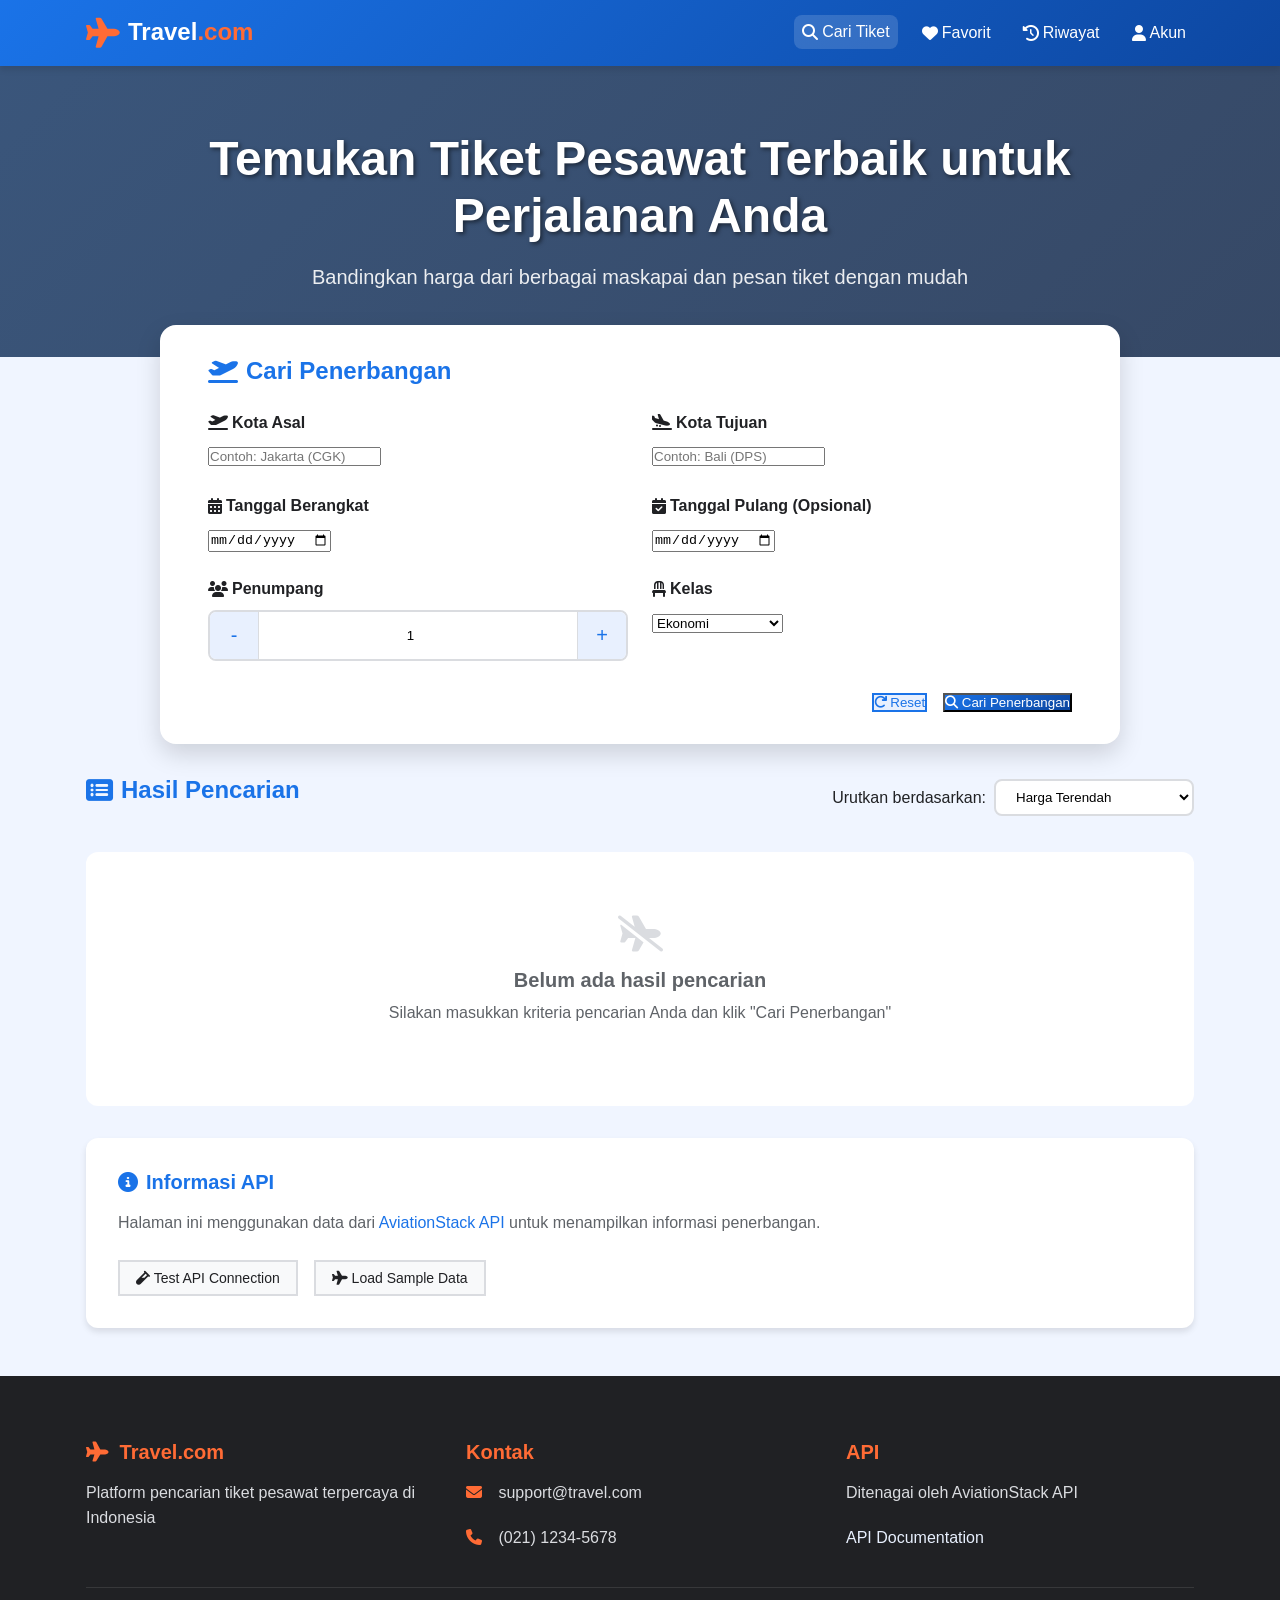
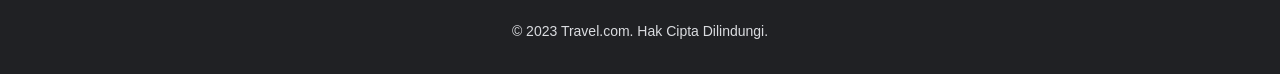
==== index.html @ 71395bc7 "first commit" ====
<!DOCTYPE html>
<html lang="id">
<head>
    <meta charset="UTF-8">
    <meta name="viewport" content="width=device-width, initial-scale=1.0">
    <title>Cari Tiket Pesawat - Travel.com</title>
    <link rel="stylesheet" href="https://cdnjs.cloudflare.com/ajax/libs/font-awesome/6.4.0/css/all.min.css">
    <link rel="stylesheet" href="styles.css">
</head>
<body>
    <!-- Header -->
    <header>
        <div class="container">
            <div class="logo">
                <i class="fas fa-plane"></i>
                <h1>Travel<span>.com</span></h1>
            </div>
            <nav>
                <ul>
                    <li><a href="#" class="active"><i class="fas fa-search"></i> Cari Tiket</a></li>
                    <li><a href="#"><i class="fas fa-heart"></i> Favorit</a></li>
                    <li><a href="#"><i class="fas fa-history"></i> Riwayat</a></li>
                    <li><a href="#"><i class="fas fa-user"></i> Akun</a></li>
                </ul>
            </nav>
        </div>
    </header>

    <!-- Hero Section -->
    <section class="hero">
        <div class="container">
            <div class="hero-content">
                <h2>Temukan Tiket Pesawat Terbaik untuk Perjalanan Anda</h2>
                <p>Bandingkan harga dari berbagai maskapai dan pesan tiket dengan mudah</p>
            </div>
        </div>
    </section>

    <!-- Search Form -->
    <section class="search-section">
        <div class="container">
            <div class="search-form-container">
                <h3><i class="fas fa-plane-departure"></i> Cari Penerbangan</h3>
                <form id="flightSearchForm">
                    <div class="form-row">
                        <div class="form-group">
                            <label for="origin"><i class="fas fa-plane-departure"></i> Kota Asal</label>
                            <input type="text" id="origin" placeholder="Contoh: Jakarta (CGK)" required>
                        </div>
                        <div class="form-group">
                            <label for="destination"><i class="fas fa-plane-arrival"></i> Kota Tujuan</label>
                            <input type="text" id="destination" placeholder="Contoh: Bali (DPS)" required>
                        </div>
                    </div>
                    
                    <div class="form-row">
                        <div class="form-group">
                            <label for="departureDate"><i class="fas fa-calendar-alt"></i> Tanggal Berangkat</label>
                            <input type="date" id="departureDate" required>
                        </div>
                        <div class="form-group">
                            <label for="returnDate"><i class="fas fa-calendar-check"></i> Tanggal Pulang (Opsional)</label>
                            <input type="date" id="returnDate">
                        </div>
                    </div>
                    
                    <div class="form-row">
                        <div class="form-group">
                            <label for="passengers"><i class="fas fa-users"></i> Penumpang</label>
                            <div class="passenger-selector">
                                <button type="button" class="passenger-btn" id="decreasePassengers">-</button>
                                <input type="number" id="passengers" value="1" min="1" max="10" readonly>
                                <button type="button" class="passenger-btn" id="increasePassengers">+</button>
                            </div>
                        </div>
                        <div class="form-group">
                            <label for="class"><i class="fas fa-chair"></i> Kelas</label>
                            <select id="class">
                                <option value="economy">Ekonomi</option>
                                <option value="premium_economy">Premium Ekonomi</option>
                                <option value="business">Bisnis</option>
                                <option value="first">First Class</option>
                            </select>
                        </div>
                    </div>
                    
                    <div class="form-actions">
                        <button type="button" class="btn-secondary" id="resetBtn">
                            <i class="fas fa-redo"></i> Reset
                        </button>
                        <button type="submit" class="btn-primary">
                            <i class="fas fa-search"></i> Cari Penerbangan
                        </button>
                    </div>
                </form>
            </div>
        </div>
    </section>

    <!-- Results Section -->
    <section class="results-section">
        <div class="container">
            <div class="section-header">
                <h3><i class="fas fa-list-alt"></i> Hasil Pencarian</h3>
                <div class="sort-options">
                    <label for="sortBy">Urutkan berdasarkan:</label>
                    <select id="sortBy">
                        <option value="price">Harga Terendah</option>
                        <option value="duration">Durasi Terpendek</option>
                        <option value="departure">Waktu Berangkat</option>
                    </select>
                </div>
            </div>
            
            <div class="loading" id="loading">
                <div class="spinner"></div>
                <p>Mencari penerbangan...</p>
            </div>
            
            <div class="flights-container" id="flightsContainer">
                <!-- Flight results will be loaded here dynamically -->
                <div class="no-results" id="noResults">
                    <i class="fas fa-plane-slash"></i>
                    <h4>Belum ada hasil pencarian</h4>
                    <p>Silakan masukkan kriteria pencarian Anda dan klik "Cari Penerbangan"</p>
                </div>
            </div>
            
            <div class="api-info">
                <h4><i class="fas fa-info-circle"></i> Informasi API</h4>
                <p>Halaman ini menggunakan data dari <a href="https://aviationstack.com/" target="_blank">AviationStack API</a> untuk menampilkan informasi penerbangan.</p>
                <div class="api-actions">
                    <button type="button" class="btn-api" id="testApiBtn">
                        <i class="fas fa-vial"></i> Test API Connection
                    </button>
                    <button type="button" class="btn-api" id="loadSampleBtn">
                        <i class="fas fa-plane"></i> Load Sample Data
                    </button>
                </div>
            </div>
        </div>
    </section>

    <!-- Footer -->
    <footer>
        <div class="container">
            <div class="footer-content">
                <div class="footer-section">
                    <h4><i class="fas fa-plane"></i> Travel.com</h4>
                    <p>Platform pencarian tiket pesawat terpercaya di Indonesia</p>
                </div>
                <div class="footer-section">
                    <h4>Kontak</h4>
                    <p><i class="fas fa-envelope"></i> support@travel.com</p>
                    <p><i class="fas fa-phone"></i> (021) 1234-5678</p>
                </div>
                <div class="footer-section">
                    <h4>API</h4>
                    <p>Ditenagai oleh AviationStack API</p>
                    <a href="https://aviationstack.com/documentation" target="_blank">API Documentation</a>
                </div>
            </div>
            <div class="footer-bottom">
                <p>&copy; 2023 Travel.com. Hak Cipta Dilindungi.</p>
            </div>
        </div>
    </footer>

    <!-- JavaScript -->
    <script src="script.js"></script>
</body>
</html>
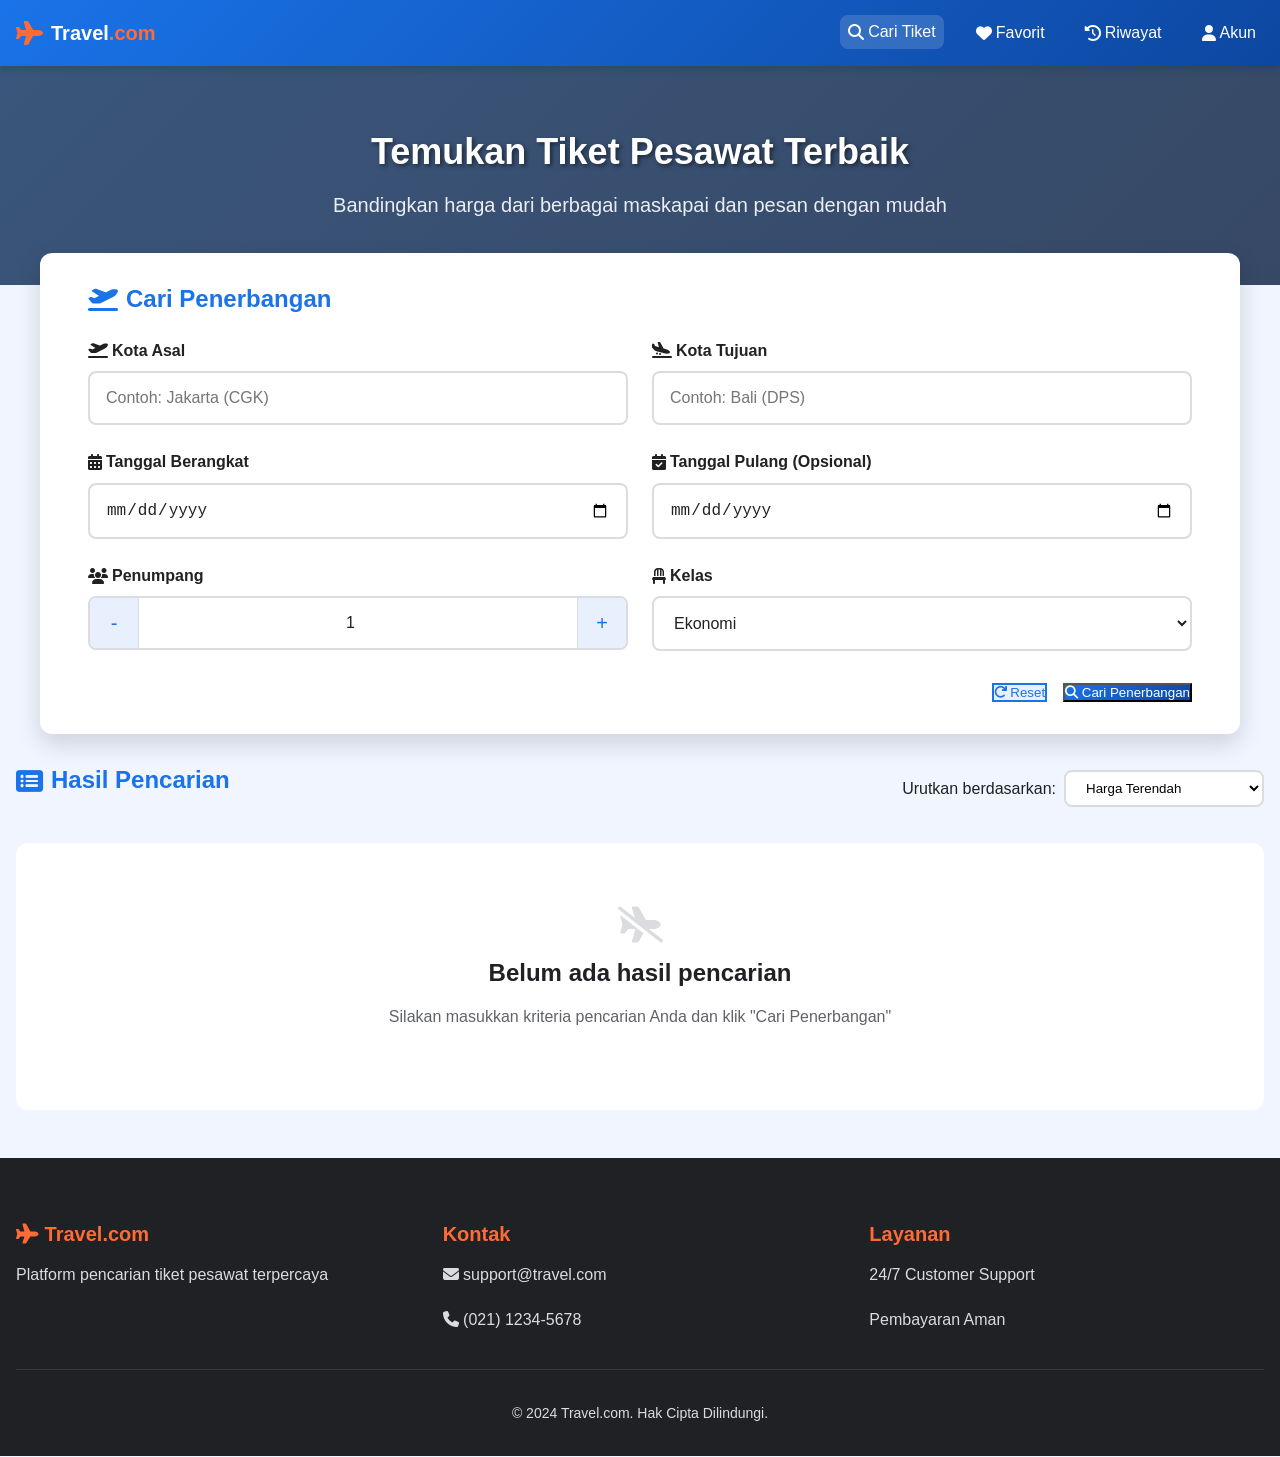
==== commit c517c143: "comment" ====
--- a/index.html
+++ b/index.html
@@ -8,7 +8,6 @@
     <link rel="stylesheet" href="styles.css">
 </head>
 <body>
-    <!-- Header -->
     <header>
         <div class="container">
             <div class="logo">
@@ -26,17 +25,15 @@
         </div>
     </header>
 
-    <!-- Hero Section -->
     <section class="hero">
         <div class="container">
             <div class="hero-content">
-                <h2>Temukan Tiket Pesawat Terbaik untuk Perjalanan Anda</h2>
-                <p>Bandingkan harga dari berbagai maskapai dan pesan tiket dengan mudah</p>
+                <h2>Temukan Tiket Pesawat Terbaik</h2>
+                <p>Bandingkan harga dari berbagai maskapai dan pesan dengan mudah</p>
             </div>
         </div>
     </section>
 
-    <!-- Search Form -->
     <section class="search-section">
         <div class="container">
             <div class="search-form-container">
@@ -45,22 +42,22 @@
                     <div class="form-row">
                         <div class="form-group">
                             <label for="origin"><i class="fas fa-plane-departure"></i> Kota Asal</label>
-                            <input type="text" id="origin" placeholder="Contoh: Jakarta (CGK)" required>
+                            <input type="text" id="origin" class="form-control" placeholder="Contoh: Jakarta (CGK)" required>
                         </div>
                         <div class="form-group">
                             <label for="destination"><i class="fas fa-plane-arrival"></i> Kota Tujuan</label>
-                            <input type="text" id="destination" placeholder="Contoh: Bali (DPS)" required>
+                            <input type="text" id="destination" class="form-control" placeholder="Contoh: Bali (DPS)" required>
                         </div>
                     </div>
                     
                     <div class="form-row">
                         <div class="form-group">
                             <label for="departureDate"><i class="fas fa-calendar-alt"></i> Tanggal Berangkat</label>
-                            <input type="date" id="departureDate" required>
+                            <input type="date" id="departureDate" class="form-control" required>
                         </div>
                         <div class="form-group">
                             <label for="returnDate"><i class="fas fa-calendar-check"></i> Tanggal Pulang (Opsional)</label>
-                            <input type="date" id="returnDate">
+                            <input type="date" id="returnDate" class="form-control">
                         </div>
                     </div>
                     
@@ -69,17 +66,16 @@
                             <label for="passengers"><i class="fas fa-users"></i> Penumpang</label>
                             <div class="passenger-selector">
                                 <button type="button" class="passenger-btn" id="decreasePassengers">-</button>
-                                <input type="number" id="passengers" value="1" min="1" max="10" readonly>
+                                <input type="number" id="passengers" class="form-control" value="1" min="1" max="10" readonly>
                                 <button type="button" class="passenger-btn" id="increasePassengers">+</button>
                             </div>
                         </div>
                         <div class="form-group">
                             <label for="class"><i class="fas fa-chair"></i> Kelas</label>
-                            <select id="class">
+                            <select id="class" class="form-control">
                                 <option value="economy">Ekonomi</option>
                                 <option value="premium_economy">Premium Ekonomi</option>
                                 <option value="business">Bisnis</option>
-                                <option value="first">First Class</option>
                             </select>
                         </div>
                     </div>
@@ -97,7 +93,6 @@
         </div>
     </section>
 
-    <!-- Results Section -->
     <section class="results-section">
         <div class="container">
             <div class="section-header">
@@ -118,36 +113,21 @@
             </div>
             
             <div class="flights-container" id="flightsContainer">
-                <!-- Flight results will be loaded here dynamically -->
                 <div class="no-results" id="noResults">
                     <i class="fas fa-plane-slash"></i>
                     <h4>Belum ada hasil pencarian</h4>
                     <p>Silakan masukkan kriteria pencarian Anda dan klik "Cari Penerbangan"</p>
                 </div>
             </div>
-            
-            <div class="api-info">
-                <h4><i class="fas fa-info-circle"></i> Informasi API</h4>
-                <p>Halaman ini menggunakan data dari <a href="https://aviationstack.com/" target="_blank">AviationStack API</a> untuk menampilkan informasi penerbangan.</p>
-                <div class="api-actions">
-                    <button type="button" class="btn-api" id="testApiBtn">
-                        <i class="fas fa-vial"></i> Test API Connection
-                    </button>
-                    <button type="button" class="btn-api" id="loadSampleBtn">
-                        <i class="fas fa-plane"></i> Load Sample Data
-                    </button>
-                </div>
-            </div>
         </div>
     </section>
 
-    <!-- Footer -->
     <footer>
         <div class="container">
             <div class="footer-content">
                 <div class="footer-section">
                     <h4><i class="fas fa-plane"></i> Travel.com</h4>
-                    <p>Platform pencarian tiket pesawat terpercaya di Indonesia</p>
+                    <p>Platform pencarian tiket pesawat terpercaya</p>
                 </div>
                 <div class="footer-section">
                     <h4>Kontak</h4>
@@ -155,18 +135,17 @@
                     <p><i class="fas fa-phone"></i> (021) 1234-5678</p>
                 </div>
                 <div class="footer-section">
-                    <h4>API</h4>
-                    <p>Ditenagai oleh AviationStack API</p>
-                    <a href="https://aviationstack.com/documentation" target="_blank">API Documentation</a>
+                    <h4>Layanan</h4>
+                    <p>24/7 Customer Support</p>
+                    <p>Pembayaran Aman</p>
                 </div>
             </div>
             <div class="footer-bottom">
-                <p>&copy; 2023 Travel.com. Hak Cipta Dilindungi.</p>
+                <p>&copy; 2024 Travel.com. Hak Cipta Dilindungi.</p>
             </div>
         </div>
     </footer>
 
-    <!-- JavaScript -->
     <script src="script.js"></script>
 </body>
 </html>
--- a/styles.css
+++ b/styles.css
@@ -0,0 +1,816 @@
+*, *::before, *::after {
+    margin: 0;
+    padding: 0;
+    box-sizing: border-box;
+}
+
+:root {
+    --primary-color: #1a73e8;
+    --primary-dark: #0d47a1;
+    --primary-light: #e8f0fe;
+    --secondary-color: #ff6b35;
+    --accent-color: #34a853;
+    --danger-color: #ea4335;
+    --warning-color: #fbbc04;
+    
+    --dark-color: #202124;
+    --gray-dark: #5f6368;
+    --gray-medium: #dadce0;
+    --gray-light: #f8f9fa;
+    --white: #ffffff;
+    --black: #000000;
+    
+    --bg-primary: #f0f5ff;
+    --bg-secondary: #ffffff;
+    --bg-tertiary: #f8f9fa;
+    
+    --font-family: 'Segoe UI', 'Inter', -apple-system, BlinkMacSystemFont, sans-serif;
+    --font-heading: 'Segoe UI', 'Inter', -apple-system, BlinkMacSystemFont, sans-serif;
+    
+    --fs-xs: 0.75rem;
+    --fs-sm: 0.875rem;
+    --fs-base: 1rem;
+    --fs-md: 1.125rem;
+    --fs-lg: 1.25rem;
+    --fs-xl: 1.5rem;
+    --fs-2xl: 1.875rem;
+    --fs-3xl: 2.25rem;
+    --fs-4xl: 3rem;
+    
+    --spacing-xs: 0.25rem;
+    --spacing-sm: 0.5rem;
+    --spacing-md: 1rem;
+    --spacing-lg: 1.5rem;
+    --spacing-xl: 2rem;
+    --spacing-2xl: 3rem;
+    --spacing-3xl: 4rem;
+    
+    --radius-sm: 4px;
+    --radius-md: 8px;
+    --radius-lg: 12px;
+    --radius-xl: 16px;
+    --radius-round: 50%;
+    
+    --shadow-sm: 0 1px 3px rgba(0, 0, 0, 0.12);
+    --shadow-md: 0 4px 6px rgba(0, 0, 0, 0.1);
+    --shadow-lg: 0 10px 25px rgba(0, 0, 0, 0.15);
+    --shadow-xl: 0 20px 40px rgba(0, 0, 0, 0.2);
+    
+    --transition-fast: 150ms ease;
+    --transition-normal: 300ms ease;
+    --transition-slow: 500ms ease;
+}
+
+body {
+    font-family: var(--font-family);
+    font-size: var(--fs-base);
+    color: var(--dark-color);
+    background-color: var(--bg-primary);
+    overflow-x: hidden;
+    line-height: 1.6;
+}
+
+h1, h2, h3, h4, h5, h6 {
+    font-family: var(--font-heading);
+    font-weight: 600;
+    line-height: 1.2;
+    margin-bottom: var(--spacing-md);
+    color: var(--dark-color);
+}
+
+h1 { font-size: clamp(var(--fs-2xl), 5vw, var(--fs-4xl)); }
+h2 { font-size: clamp(var(--fs-xl), 4vw, var(--fs-3xl)); }
+h3 { font-size: clamp(var(--fs-lg), 3vw, var(--fs-2xl)); }
+h4 { font-size: clamp(var(--fs-md), 2vw, var(--fs-xl)); }
+h5 { font-size: clamp(var(--fs-base), 1.5vw, var(--fs-lg)); }
+
+p {
+    margin-bottom: var(--spacing-md);
+}
+
+a {
+    color: var(--primary-color);
+    text-decoration: none;
+    transition: color var(--transition-fast);
+}
+
+a:hover {
+    color: var(--primary-dark);
+    text-decoration: underline;
+}
+
+.container {
+    width: 100%;
+    margin: 0 auto;
+    padding: 0 var(--spacing-md);
+}
+
+/* HEADER */
+header {
+    background: linear-gradient(135deg, var(--primary-color), var(--primary-dark));
+    color: var(--white);
+    padding: var(--spacing-md) 0;
+    box-shadow: var(--shadow-md);
+    position: sticky;
+    top: 0;
+    z-index: 1000;
+}
+
+header .container {
+    display: flex;
+    flex-direction: column;
+    gap: var(--spacing-md);
+}
+
+.logo {
+    display: flex;
+    align-items: center;
+    gap: var(--spacing-sm);
+    font-size: var(--fs-lg);
+}
+
+.logo i {
+    font-size: var(--fs-xl);
+    color: var(--secondary-color);
+}
+
+.logo h1 {
+    margin: 0;
+    font-size: var(--fs-lg);
+    color: var(--white);
+}
+
+.logo span {
+    color: var(--secondary-color);
+}
+
+nav ul {
+    display: flex;
+    list-style: none;
+    gap: var(--spacing-sm);
+    flex-wrap: wrap;
+    justify-content: center;
+}
+
+nav a {
+    color: var(--white);
+    text-decoration: none;
+    font-weight: 500;
+    padding: var(--spacing-xs) var(--spacing-sm);
+    border-radius: var(--radius-md);
+    transition: all var(--transition-fast);
+    display: flex;
+    align-items: center;
+    gap: var(--spacing-xs);
+    white-space: nowrap;
+}
+
+nav a:hover, nav a.active {
+    background-color: rgba(255, 255, 255, 0.15);
+    transform: translateY(-1px);
+}
+
+/* HERO SECTION */
+.hero {
+    background: linear-gradient(rgba(0, 0, 0, 0.7), rgba(0, 0, 0, 0.7)), 
+                url('https://images.unsplash.com/photo-1436491865332-7a61a109cc05?ixlib=rb-4.0.3&auto=format&fit=crop&w=1474&q=80');
+    background-size: cover;
+    background-position: center;
+    color: var(--white);
+    padding: var(--spacing-xl) 0;
+    text-align: center;
+    position: relative;
+}
+
+.hero::before {
+    content: '';
+    position: absolute;
+    top: 0;
+    left: 0;
+    right: 0;
+    bottom: 0;
+    background: linear-gradient(135deg, rgba(26, 115, 232, 0.3), rgba(13, 71, 161, 0.3));
+    z-index: 1;
+}
+
+.hero .container {
+    position: relative;
+    z-index: 2;
+}
+
+.hero-content h2 {
+    font-size: clamp(var(--fs-lg), 4vw, var(--fs-3xl));
+    margin-bottom: var(--spacing-md);
+    text-shadow: 2px 2px 4px rgba(0, 0, 0, 0.5);
+    color: var(--white);
+}
+
+.hero-content p {
+    font-size: clamp(var(--fs-sm), 2vw, var(--fs-lg));
+    max-width: 700px;
+    margin: 0 auto;
+    opacity: 0.9;
+    color: var(--white);
+}
+
+/* SEARCH SECTION */
+.search-section {
+    background-color: var(--bg-secondary);
+    border-radius: var(--radius-lg);
+    box-shadow: var(--shadow-lg);
+    margin: calc(-1 * var(--spacing-xl)) auto var(--spacing-xl);
+    padding: var(--spacing-xl);
+    max-width: 1200px;
+    position: relative;
+    z-index: 2;
+}
+
+.search-form-container h3 {
+    color: var(--primary-color);
+    margin-bottom: var(--spacing-lg);
+    font-size: var(--fs-xl);
+    display: flex;
+    align-items: center;
+    gap: var(--spacing-sm);
+}
+
+.form-row {
+    display: grid;
+    grid-template-columns: 1fr;
+    gap: var(--spacing-lg);
+    margin-bottom: var(--spacing-lg);
+}
+
+.form-group {
+    width: 100%;
+}
+
+.form-group label {
+    display: block;
+    margin-bottom: var(--spacing-sm);
+    font-weight: 600;
+    color: var(--dark-color);
+    display: flex;
+    align-items: center;
+    gap: var(--spacing-xs);
+}
+
+.form-control {
+    width: 100%;
+    padding: var(--spacing-md);
+    border: 2px solid var(--gray-medium);
+    border-radius: var(--radius-md);
+    font-size: var(--fs-base);
+    transition: all var(--transition-fast);
+    background-color: var(--white);
+    color: var(--dark-color);
+}
+
+.form-control:focus {
+    border-color: var(--primary-color);
+    outline: none;
+    box-shadow: 0 0 0 3px rgba(26, 115, 232, 0.1);
+}
+
+.passenger-selector {
+    display: flex;
+    align-items: stretch;
+    border-radius: var(--radius-md);
+    overflow: hidden;
+    border: 2px solid var(--gray-medium);
+}
+
+.passenger-btn {
+    background-color: var(--primary-light);
+    border: none;
+    width: 3rem;
+    font-size: var(--fs-lg);
+    cursor: pointer;
+    display: flex;
+    align-items: center;
+    justify-content: center;
+    transition: all var(--transition-fast);
+    color: var(--primary-color);
+}
+
+.passenger-btn:hover {
+    background-color: var(--primary-color);
+    color: var(--white);
+}
+
+#passengers {
+    flex: 1;
+    text-align: center;
+    border: none;
+    border-left: 1px solid var(--gray-medium);
+    border-right: 1px solid var(--gray-medium);
+    border-radius: 0;
+    padding: var(--spacing-md);
+}
+
+.form-actions {
+    display: flex;
+    flex-direction: column;
+    gap: var(--spacing-md);
+    margin-top: var(--spacing-xl);
+}
+
+/* BUTTONS */
+.btn {
+    padding: var(--spacing-md) var(--spacing-xl);
+    border: none;
+    border-radius: var(--radius-md);
+    font-size: var(--fs-base);
+    font-weight: 600;
+    cursor: pointer;
+    transition: all var(--transition-normal);
+    display: inline-flex;
+    align-items: center;
+    justify-content: center;
+    gap: var(--spacing-sm);
+    text-align: center;
+    line-height: 1;
+    white-space: nowrap;
+}
+
+.btn-primary {
+    background: linear-gradient(135deg, var(--primary-color), var(--primary-dark));
+    color: var(--white);
+}
+
+.btn-primary:hover {
+    background: linear-gradient(135deg, var(--primary-dark), var(--primary-color));
+    transform: translateY(-2px);
+    box-shadow: var(--shadow-md);
+}
+
+.btn-secondary {
+    background-color: var(--primary-light);
+    color: var(--primary-color);
+    border: 2px solid var(--primary-color);
+}
+
+.btn-secondary:hover {
+    background-color: var(--primary-color);
+    color: var(--white);
+}
+
+/* RESULTS SECTION */
+.results-section {
+    margin-bottom: var(--spacing-2xl);
+}
+
+.section-header {
+    display: flex;
+    flex-direction: column;
+    gap: var(--spacing-md);
+    margin-bottom: var(--spacing-xl);
+}
+
+.section-header h3 {
+    color: var(--primary-color);
+    font-size: var(--fs-xl);
+    display: flex;
+    align-items: center;
+    gap: var(--spacing-sm);
+}
+
+.sort-options {
+    display: flex;
+    align-items: center;
+    gap: var(--spacing-sm);
+    flex-wrap: wrap;
+}
+
+#sortBy {
+    padding: var(--spacing-sm) var(--spacing-md);
+    border-radius: var(--radius-md);
+    border: 2px solid var(--gray-medium);
+    background-color: var(--white);
+    font-weight: 500;
+    min-width: 200px;
+}
+
+.loading {
+    text-align: center;
+    padding: var(--spacing-2xl);
+    display: none;
+}
+
+.spinner {
+    border: 3px solid var(--primary-light);
+    border-top: 3px solid var(--primary-color);
+    border-radius: var(--radius-round);
+    width: 60px;
+    height: 60px;
+    animation: spin 1s linear infinite;
+    margin: 0 auto var(--spacing-md);
+}
+
+@keyframes spin {
+    0% { transform: rotate(0deg); }
+    100% { transform: rotate(360deg); }
+}
+
+.no-results {
+    text-align: center;
+    padding: var(--spacing-3xl) var(--spacing-md);
+    color: var(--gray-dark);
+    background-color: var(--bg-secondary);
+    border-radius: var(--radius-lg);
+}
+
+.no-results i {
+    font-size: var(--fs-3xl);
+    color: var(--gray-medium);
+    margin-bottom: var(--spacing-md);
+}
+
+.flights-container {
+    display: grid;
+    gap: var(--spacing-md);
+    margin-bottom: var(--spacing-xl);
+}
+
+/* FLIGHT CARD */
+.flight-card {
+    background-color: var(--bg-secondary);
+    border-radius: var(--radius-lg);
+    box-shadow: var(--shadow-md);
+    padding: var(--spacing-lg);
+    transition: all var(--transition-normal);
+    display: grid;
+    gap: var(--spacing-lg);
+    border: 1px solid transparent;
+}
+
+.flight-card:hover {
+    transform: translateY(-4px);
+    box-shadow: var(--shadow-lg);
+    border-color: var(--primary-light);
+}
+
+.flight-airline {
+    display: flex;
+    flex-direction: column;
+    align-items: center;
+    justify-content: center;
+    gap: var(--spacing-sm);
+    padding-bottom: var(--spacing-md);
+    border-bottom: 1px dashed var(--gray-medium);
+}
+
+.airline-logo {
+    width: 60px;
+    height: 60px;
+    background-color: var(--primary-light);
+    border-radius: var(--radius-round);
+    display: flex;
+    align-items: center;
+    justify-content: center;
+    color: var(--primary-color);
+    font-size: var(--fs-xl);
+}
+
+.flight-details {
+    display: grid;
+    grid-template-columns: 1fr;
+    gap: var(--spacing-lg);
+}
+
+.route {
+    text-align: center;
+}
+
+.time {
+    font-size: var(--fs-xl);
+    font-weight: 700;
+    color: var(--primary-color);
+    margin-bottom: var(--spacing-xs);
+}
+
+.airport-code {
+    font-size: var(--fs-lg);
+    font-weight: 600;
+    color: var(--dark-color);
+    margin-bottom: var(--spacing-xs);
+}
+
+.airport-name {
+    color: var(--gray-dark);
+    font-size: var(--fs-sm);
+}
+
+.duration {
+    text-align: center;
+    margin: var(--spacing-md) 0;
+}
+
+.duration-line {
+    height: 2px;
+    background-color: var(--gray-medium);
+    position: relative;
+    margin: var(--spacing-md) 0;
+}
+
+.duration-line::before {
+    content: '';
+    position: absolute;
+    width: 10px;
+    height: 10px;
+    background-color: var(--primary-color);
+    border-radius: var(--radius-round);
+    top: -4px;
+    left: 0;
+}
+
+.duration-line::after {
+    content: '✈';
+    position: absolute;
+    right: 0;
+    top: -10px;
+    color: var(--primary-color);
+}
+
+.flight-price {
+    display: flex;
+    flex-direction: column;
+    align-items: center;
+    justify-content: center;
+    gap: var(--spacing-sm);
+    padding-top: var(--spacing-lg);
+    border-top: 1px dashed var(--gray-medium);
+}
+
+.price {
+    font-size: var(--fs-xl);
+    font-weight: 700;
+    color: var(--primary-color);
+}
+
+.select-btn {
+    background-color: var(--primary-color);
+    color: var(--white);
+    border: none;
+    border-radius: var(--radius-md);
+    padding: var(--spacing-sm) var(--spacing-xl);
+    font-weight: 600;
+    cursor: pointer;
+    transition: all var(--transition-fast);
+    width: 100%;
+    max-width: 200px;
+}
+
+.select-btn:hover {
+    background-color: var(--primary-dark);
+    transform: translateY(-1px);
+}
+
+/* FOOTER */
+footer {
+    background-color: var(--dark-color);
+    color: var(--white);
+    padding: var(--spacing-3xl) 0 var(--spacing-md);
+}
+
+.footer-content {
+    display: grid;
+    grid-template-columns: 1fr;
+    gap: var(--spacing-xl);
+    margin-bottom: var(--spacing-xl);
+}
+
+.footer-section {
+    display: flex;
+    flex-direction: column;
+    gap: var(--spacing-md);
+}
+
+.footer-section h4 {
+    color: var(--secondary-color);
+    margin-bottom: 0;
+    font-size: var(--fs-lg);
+}
+
+.footer-section p {
+    color: var(--gray-medium);
+    margin-bottom: var(--spacing-xs);
+}
+
+.footer-section a {
+    color: var(--primary-light);
+    text-decoration: none;
+}
+
+.footer-section a:hover {
+    color: var(--secondary-color);
+}
+
+.footer-bottom {
+    text-align: center;
+    padding-top: var(--spacing-xl);
+    border-top: 1px solid rgba(255, 255, 255, 0.1);
+    color: var(--gray-medium);
+    font-size: var(--fs-sm);
+}
+
+/* RESPONSIVE DESIGN - SMARTPHONE (≤ 767px) */
+@media (max-width: 767px) {
+    .container {
+        padding: 0 var(--spacing-sm);
+    }
+    
+    header .container {
+        gap: var(--spacing-sm);
+    }
+    
+    .logo {
+        font-size: var(--fs-md);
+    }
+    
+    .logo i {
+        font-size: var(--fs-lg);
+    }
+    
+    .logo h1 {
+        font-size: var(--fs-md);
+    }
+    
+    nav a {
+        font-size: var(--fs-xs);
+        padding: var(--spacing-xs);
+    }
+    
+    .hero {
+        padding: var(--spacing-lg) 0;
+    }
+    
+    .hero-content h2 {
+        font-size: var(--fs-xl);
+    }
+    
+    .search-section {
+        margin: var(--spacing-md) auto;
+        padding: var(--spacing-md);
+        border-radius: var(--radius-md);
+    }
+    
+    .form-control {
+        padding: var(--spacing-sm);
+        font-size: var(--fs-sm);
+    }
+    
+    .passenger-btn {
+        width: 2.5rem;
+        font-size: var(--fs-md);
+    }
+    
+    #passengers {
+        padding: var(--spacing-sm);
+        font-size: var(--fs-md);
+    }
+    
+    .btn {
+        padding: var(--spacing-sm) var(--spacing-lg);
+        font-size: var(--fs-sm);
+        width: 100%;
+    }
+    
+    .flight-card {
+        padding: var(--spacing-md);
+    }
+    
+    .time {
+        font-size: var(--fs-lg);
+    }
+    
+    .airport-code {
+        font-size: var(--fs-md);
+    }
+    
+    .select-btn {
+        padding: var(--spacing-xs) var(--spacing-lg);
+        font-size: var(--fs-xs);
+        max-width: 150px;
+    }
+}
+
+/* RESPONSIVE DESIGN - TABLET (768px - 991px) */
+@media (min-width: 768px) and (max-width: 991px) {
+    header .container {
+        flex-direction: row;
+        justify-content: space-between;
+        align-items: center;
+    }
+    
+    nav ul {
+        gap: var(--spacing-md);
+    }
+    
+    nav a {
+        padding: var(--spacing-sm) var(--spacing-md);
+        font-size: var(--fs-base);
+    }
+    
+    .hero {
+        padding: var(--spacing-2xl) 0;
+    }
+    
+    .form-row {
+        grid-template-columns: repeat(2, 1fr);
+    }
+    
+    .section-header {
+        flex-direction: row;
+        justify-content: space-between;
+        align-items: center;
+    }
+    
+    .form-actions {
+        flex-direction: row;
+        justify-content: flex-end;
+    }
+    
+    .flight-card {
+        grid-template-columns: auto 1fr;
+        align-items: start;
+    }
+    
+    .flight-airline {
+        padding-right: var(--spacing-lg);
+        border-right: 1px dashed var(--gray-medium);
+        border-bottom: none;
+        padding-bottom: 0;
+    }
+    
+    .flight-price {
+        padding-left: var(--spacing-lg);
+        border-left: 1px dashed var(--gray-medium);
+        border-top: none;
+        padding-top: 0;
+    }
+    
+    .footer-content {
+        grid-template-columns: repeat(2, 1fr);
+    }
+}
+
+/* RESPONSIVE DESIGN - LAPTOP/DESKTOP (≥ 992px) */
+@media (min-width: 992px) {
+    header .container {
+        flex-direction: row;
+        justify-content: space-between;
+        align-items: center;
+    }
+    
+    nav ul {
+        gap: var(--spacing-lg);
+    }
+    
+    .hero {
+        padding: var(--spacing-3xl) 0;
+    }
+    
+    .form-row {
+        grid-template-columns: repeat(2, 1fr);
+    }
+    
+    .section-header {
+        flex-direction: row;
+        justify-content: space-between;
+        align-items: center;
+    }
+    
+    .form-actions {
+        flex-direction: row;
+        justify-content: flex-end;
+    }
+    
+    .flight-card {
+        grid-template-columns: auto 1fr auto;
+        align-items: center;
+    }
+    
+    .flight-airline {
+        padding-right: var(--spacing-lg);
+        border-right: 1px dashed var(--gray-medium);
+        border-bottom: none;
+        padding-bottom: 0;
+    }
+    
+    .flight-price {
+        padding-left: var(--spacing-lg);
+        border-left: 1px dashed var(--gray-medium);
+        border-top: none;
+        padding-top: 0;
+    }
+    
+    .flight-details {
+        grid-template-columns: 1fr auto 1fr;
+        align-items: center;
+    }
+    
+    .footer-content {
+        grid-template-columns: repeat(3, 1fr);
+    }
+}
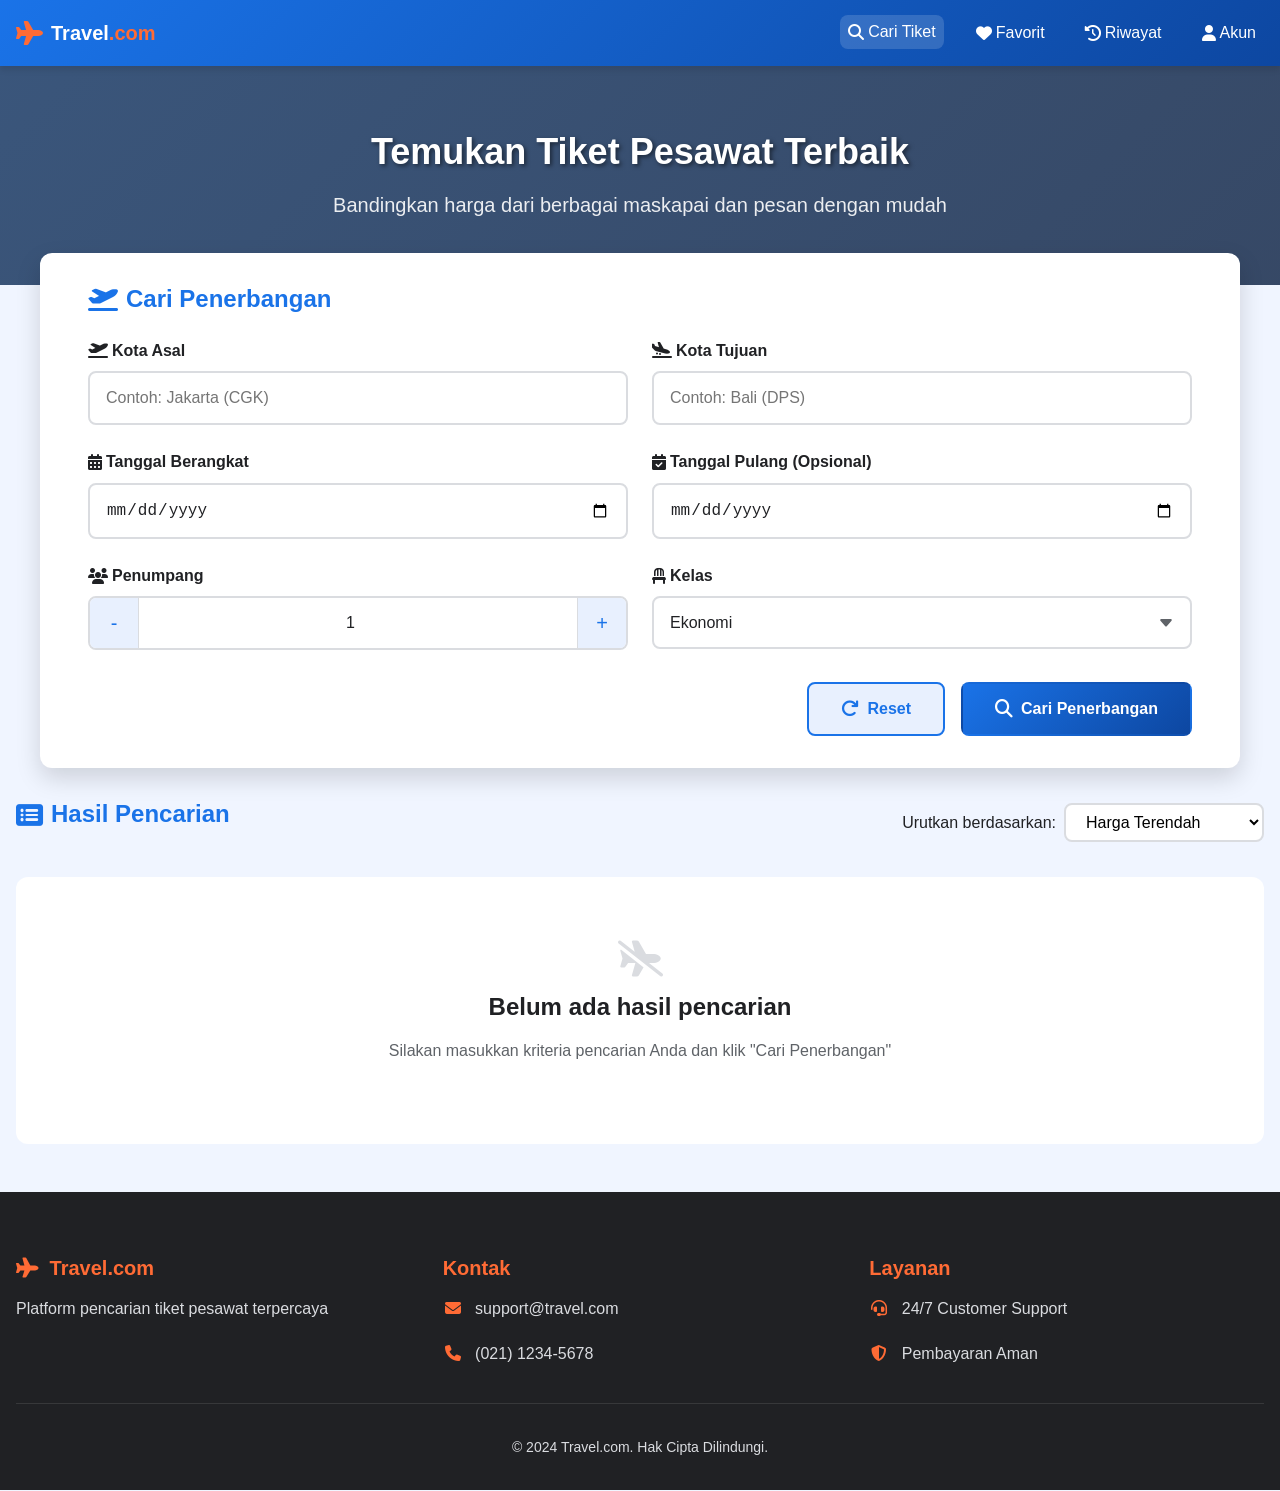
==== commit 65861c84: "comment" ====
--- a/index.html
+++ b/index.html
@@ -16,10 +16,10 @@
             </div>
             <nav>
                 <ul>
-                    <li><a href="#" class="active"><i class="fas fa-search"></i> Cari Tiket</a></li>
-                    <li><a href="#"><i class="fas fa-heart"></i> Favorit</a></li>
-                    <li><a href="#"><i class="fas fa-history"></i> Riwayat</a></li>
-                    <li><a href="#"><i class="fas fa-user"></i> Akun</a></li>
+                    <li><a href="index.html" class="active"><i class="fas fa-search"></i> Cari Tiket</a></li>
+                    <li><a href="favorite.html"><i class="fas fa-heart"></i> Favorit</a></li>
+                    <li><a href="history.html"><i class="fas fa-history"></i> Riwayat</a></li>
+                    <li><a href="account.html"><i class="fas fa-user"></i> Akun</a></li>
                 </ul>
             </nav>
         </div>
@@ -81,10 +81,10 @@
                     </div>
                     
                     <div class="form-actions">
-                        <button type="button" class="btn-secondary" id="resetBtn">
+                        <button type="button" class="btn btn-secondary" id="resetBtn">
                             <i class="fas fa-redo"></i> Reset
                         </button>
-                        <button type="submit" class="btn-primary">
+                        <button type="submit" class="btn btn-primary">
                             <i class="fas fa-search"></i> Cari Penerbangan
                         </button>
                     </div>
@@ -136,8 +136,8 @@
                 </div>
                 <div class="footer-section">
                     <h4>Layanan</h4>
-                    <p>24/7 Customer Support</p>
-                    <p>Pembayaran Aman</p>
+                    <p><i class="fas fa-headset"></i> 24/7 Customer Support</p>
+                    <p><i class="fas fa-shield-alt"></i> Pembayaran Aman</p>
                 </div>
             </div>
             <div class="footer-bottom">
--- a/styles.css
+++ b/styles.css
@@ -308,6 +308,15 @@
     padding: var(--spacing-md);
 }
 
+select.form-control {
+    appearance: none;
+    background-image: url("data:image/svg+xml,%3Csvg xmlns='http://www.w3.org/2000/svg' width='16' height='16' fill='%235f6368' viewBox='0 0 16 16'%3E%3Cpath d='M7.247 11.14 2.451 5.658C1.885 5.013 2.345 4 3.204 4h9.592a1 1 0 0 1 .753 1.659l-4.796 5.48a1 1 0 0 1-1.506 0z'/%3E%3C/svg%3E");
+    background-repeat: no-repeat;
+    background-position: right var(--spacing-md) center;
+    background-size: 16px;
+    padding-right: calc(var(--spacing-md) * 2 + 16px);
+}
+
 .form-actions {
     display: flex;
     flex-direction: column;
@@ -333,9 +342,14 @@
     white-space: nowrap;
 }
 
+.btn i {
+    font-size: var(--fs-md);
+}
+
 .btn-primary {
     background: linear-gradient(135deg, var(--primary-color), var(--primary-dark));
     color: var(--white);
+    border: 2px solid transparent;
 }
 
 .btn-primary:hover {
@@ -344,6 +358,10 @@
     box-shadow: var(--shadow-md);
 }
 
+.btn-primary:active {
+    transform: translateY(0);
+}
+
 .btn-secondary {
     background-color: var(--primary-light);
     color: var(--primary-color);
@@ -353,6 +371,7 @@
 .btn-secondary:hover {
     background-color: var(--primary-color);
     color: var(--white);
+    border-color: var(--primary-color);
 }
 
 /* RESULTS SECTION */
@@ -389,6 +408,8 @@
     background-color: var(--white);
     font-weight: 500;
     min-width: 200px;
+    font-size: var(--fs-base);
+    cursor: pointer;
 }
 
 .loading {
@@ -482,6 +503,10 @@
     text-align: center;
 }
 
+.departure, .arrival {
+    margin-bottom: var(--spacing-sm);
+}
+
 .time {
     font-size: var(--fs-xl);
     font-weight: 700;
@@ -499,6 +524,7 @@
 .airport-name {
     color: var(--gray-dark);
     font-size: var(--fs-sm);
+    margin-bottom: var(--spacing-xs);
 }
 
 .duration {
@@ -530,6 +556,7 @@
     right: 0;
     top: -10px;
     color: var(--primary-color);
+    font-size: var(--fs-sm);
 }
 
 .flight-price {
@@ -546,6 +573,20 @@
     font-size: var(--fs-xl);
     font-weight: 700;
     color: var(--primary-color);
+}
+
+.per-passenger {
+    color: var(--gray-dark);
+    font-size: var(--fs-sm);
+}
+
+.seats-available {
+    font-size: var(--fs-xs);
+    color: var(--accent-color);
+    font-weight: 500;
+    padding: var(--spacing-xs) var(--spacing-sm);
+    background-color: rgba(52, 168, 83, 0.1);
+    border-radius: var(--radius-sm);
 }
 
 .select-btn {
@@ -559,6 +600,7 @@
     transition: all var(--transition-fast);
     width: 100%;
     max-width: 200px;
+    margin-top: var(--spacing-sm);
 }
 
 .select-btn:hover {
@@ -604,6 +646,13 @@
 
 .footer-section a:hover {
     color: var(--secondary-color);
+}
+
+.footer-section i {
+    margin-right: var(--spacing-sm);
+    color: var(--secondary-color);
+    width: 20px;
+    text-align: center;
 }
 
 .footer-bottom {
@@ -614,7 +663,194 @@
     font-size: var(--fs-sm);
 }
 
-/* RESPONSIVE DESIGN - SMARTPHONE (≤ 767px) */
+/* STATUS STYLING */
+.status-upcoming {
+    background-color: rgba(52, 168, 83, 0.1);
+    color: var(--accent-color);
+    display: inline-block;
+    padding: 5px 10px;
+    border-radius: var(--radius-sm);
+    font-size: var(--fs-xs);
+    font-weight: 600;
+}
+
+.status-completed {
+    background-color: rgba(26, 115, 232, 0.1);
+    color: var(--primary-color);
+    display: inline-block;
+    padding: 5px 10px;
+    border-radius: var(--radius-sm);
+    font-size: var(--fs-xs);
+    font-weight: 600;
+}
+
+.status-cancelled {
+    background-color: rgba(234, 67, 53, 0.1);
+    color: var(--danger-color);
+    display: inline-block;
+    padding: 5px 10px;
+    border-radius: var(--radius-sm);
+    font-size: var(--fs-xs);
+    font-weight: 600;
+}
+
+/* ACCOUNT PAGE STYLES */
+.account-container {
+    background: var(--bg-secondary);
+    border-radius: var(--radius-lg);
+    padding: var(--spacing-xl);
+    margin-top: var(--spacing-xl);
+    box-shadow: var(--shadow-md);
+}
+
+.account-header {
+    display: flex;
+    align-items: center;
+    gap: var(--spacing-lg);
+    margin-bottom: var(--spacing-xl);
+    padding-bottom: var(--spacing-lg);
+    border-bottom: 1px solid var(--gray-medium);
+}
+
+.account-avatar {
+    width: 100px;
+    height: 100px;
+    background: linear-gradient(135deg, var(--primary-color), var(--primary-dark));
+    border-radius: var(--radius-round);
+    display: flex;
+    align-items: center;
+    justify-content: center;
+    font-size: var(--fs-3xl);
+    color: var(--white);
+}
+
+.account-info h3 {
+    margin-bottom: var(--spacing-xs);
+    color: var(--dark-color);
+}
+
+.account-info p {
+    color: var(--gray-dark);
+    margin-bottom: var(--spacing-xs);
+}
+
+.account-menu {
+    display: grid;
+    grid-template-columns: repeat(auto-fit, minmax(250px, 1fr));
+    gap: var(--spacing-md);
+    margin-bottom: var(--spacing-xl);
+}
+
+.account-menu-item {
+    background: var(--bg-tertiary);
+    padding: var(--spacing-lg);
+    border-radius: var(--radius-lg);
+    text-decoration: none;
+    color: var(--dark-color);
+    transition: all var(--transition-fast);
+    display: flex;
+    align-items: center;
+    gap: var(--spacing-md);
+    border: none;
+    cursor: pointer;
+    text-align: left;
+    font-family: inherit;
+    font-size: inherit;
+}
+
+.account-menu-item:hover {
+    background: var(--primary-light);
+    transform: translateY(-2px);
+    box-shadow: var(--shadow-md);
+}
+
+.account-menu-item i {
+    font-size: var(--fs-xl);
+    color: var(--primary-color);
+    width: 40px;
+    text-align: center;
+}
+
+.account-details {
+    background: var(--bg-tertiary);
+    border-radius: var(--radius-lg);
+    padding: var(--spacing-xl);
+}
+
+.account-details h4 {
+    color: var(--primary-color);
+    margin-bottom: var(--spacing-lg);
+    display: flex;
+    align-items: center;
+    gap: var(--spacing-sm);
+}
+
+.detail-row {
+    display: grid;
+    grid-template-columns: 1fr 1fr;
+    gap: var(--spacing-md);
+    margin-bottom: var(--spacing-md);
+}
+
+.detail-item label {
+    font-weight: 600;
+    color: var(--gray-dark);
+    display: block;
+    margin-bottom: var(--spacing-xs);
+}
+
+.detail-item p {
+    background: var(--white);
+    padding: var(--spacing-md);
+    border-radius: var(--radius-md);
+    border: 1px solid var(--gray-medium);
+    margin: 0;
+}
+
+/* FAQ STYLES */
+.faq-item {
+    margin-bottom: var(--spacing-sm);
+    border: 1px solid var(--gray-medium);
+    border-radius: var(--radius-md);
+    overflow: hidden;
+}
+
+.faq-question {
+    width: 100%;
+    padding: var(--spacing-md);
+    background: var(--bg-secondary);
+    border: none;
+    text-align: left;
+    display: flex;
+    justify-content: space-between;
+    align-items: center;
+    cursor: pointer;
+    font-weight: 600;
+    color: var(--dark-color);
+    font-size: var(--fs-base);
+}
+
+.faq-question i {
+    transition: transform var(--transition-fast);
+}
+
+.faq-answer {
+    padding: 0 var(--spacing-md);
+    max-height: 0;
+    overflow: hidden;
+    transition: max-height 0.3s ease, padding 0.3s ease;
+}
+
+.faq-answer.active {
+    padding: var(--spacing-md);
+    max-height: 200px;
+}
+
+.faq-question.active i {
+    transform: rotate(180deg);
+}
+
+/* RESPONSIVE DESIGN - SMARTPHONE */
 @media (max-width: 767px) {
     .container {
         padding: 0 var(--spacing-sm);
@@ -655,6 +891,11 @@
         border-radius: var(--radius-md);
     }
     
+    .search-form-container h3 {
+        font-size: var(--fs-lg);
+        margin-bottom: var(--spacing-md);
+    }
+    
     .form-control {
         padding: var(--spacing-sm);
         font-size: var(--fs-sm);
@@ -676,6 +917,20 @@
         width: 100%;
     }
     
+    .btn i {
+        font-size: var(--fs-sm);
+    }
+    
+    .section-header h3 {
+        font-size: var(--fs-lg);
+    }
+    
+    #sortBy {
+        min-width: 100%;
+        font-size: var(--fs-sm);
+        padding: var(--spacing-xs) var(--spacing-sm);
+    }
+    
     .flight-card {
         padding: var(--spacing-md);
     }
@@ -693,9 +948,23 @@
         font-size: var(--fs-xs);
         max-width: 150px;
     }
-}
-
-/* RESPONSIVE DESIGN - TABLET (768px - 991px) */
+    
+    .account-header {
+        flex-direction: column;
+        text-align: center;
+        gap: var(--spacing-md);
+    }
+    
+    .detail-row {
+        grid-template-columns: 1fr;
+    }
+    
+    .account-menu {
+        grid-template-columns: 1fr;
+    }
+}
+
+/* RESPONSIVE DESIGN - TABLET */
 @media (min-width: 768px) and (max-width: 991px) {
     header .container {
         flex-direction: row;
@@ -755,7 +1024,7 @@
     }
 }
 
-/* RESPONSIVE DESIGN - LAPTOP/DESKTOP (≥ 992px) */
+/* RESPONSIVE DESIGN - LAPTOP/DESKTOP */
 @media (min-width: 992px) {
     header .container {
         flex-direction: row;
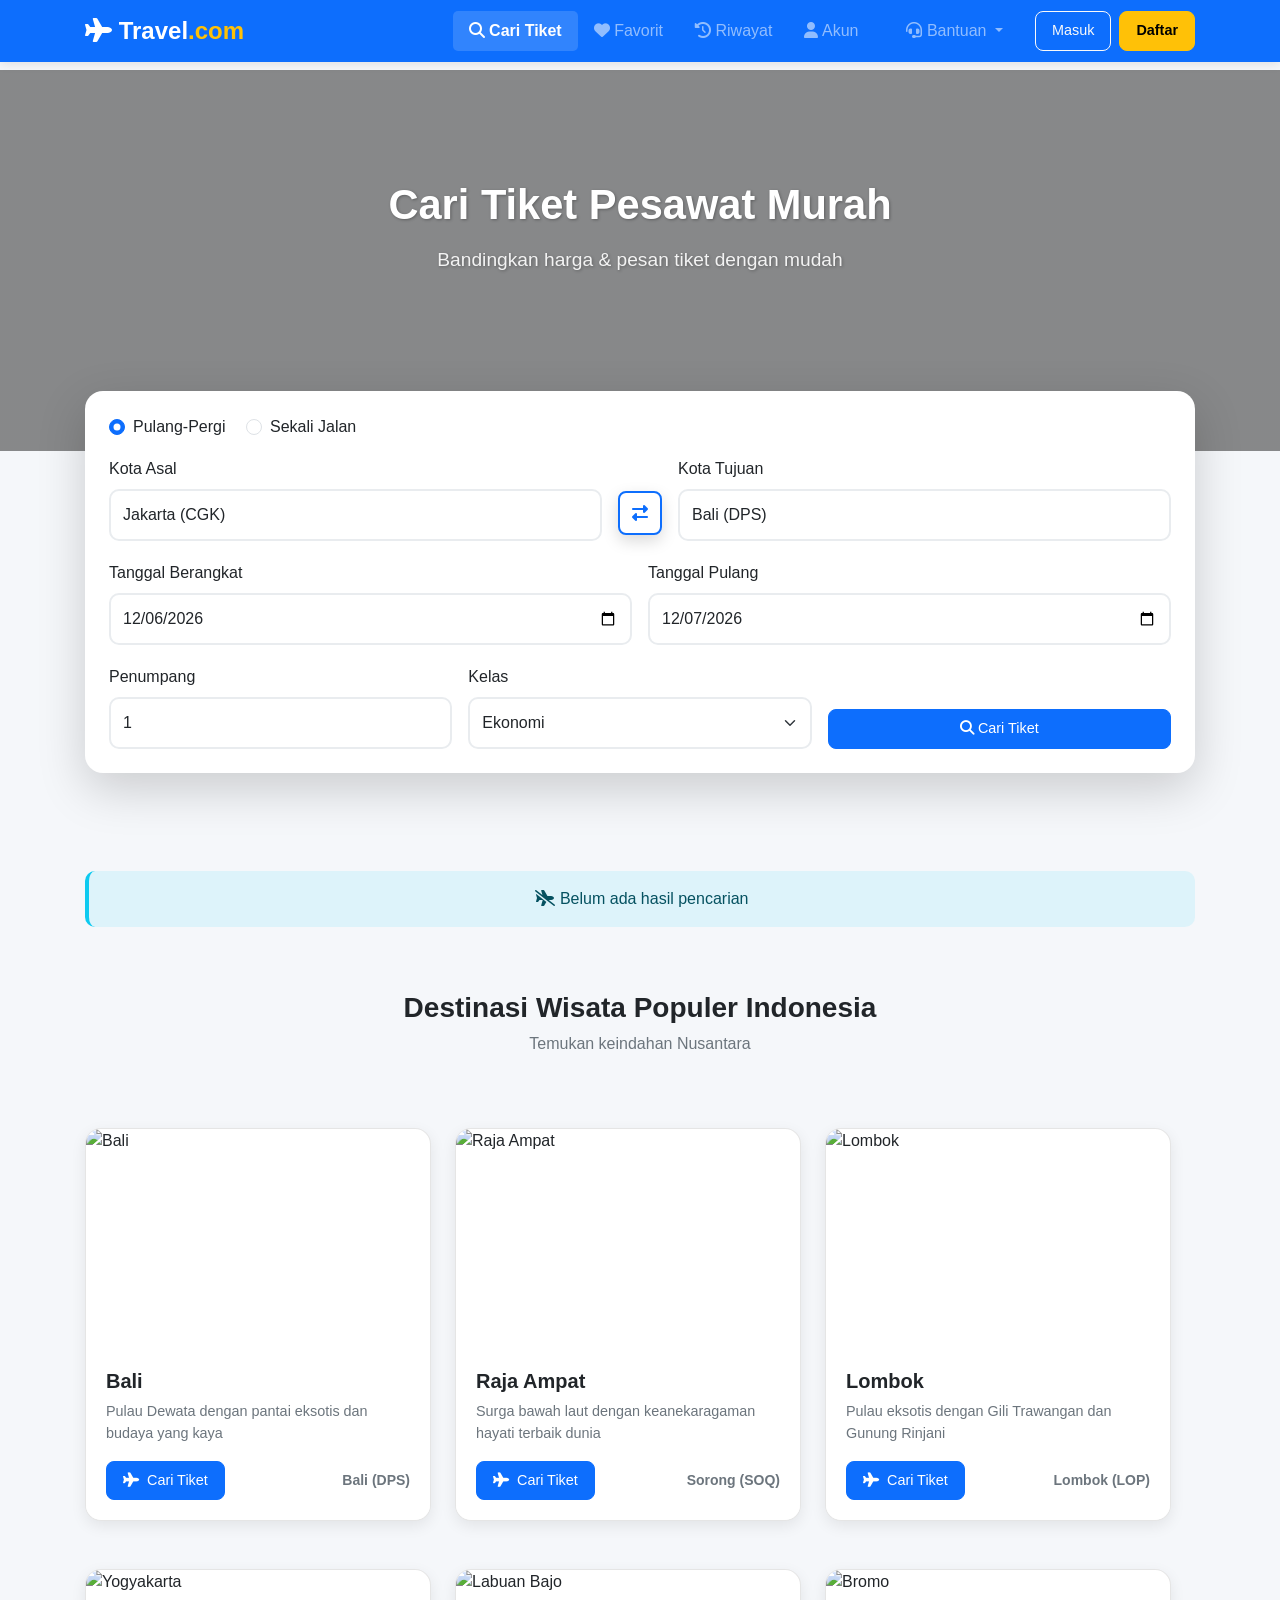
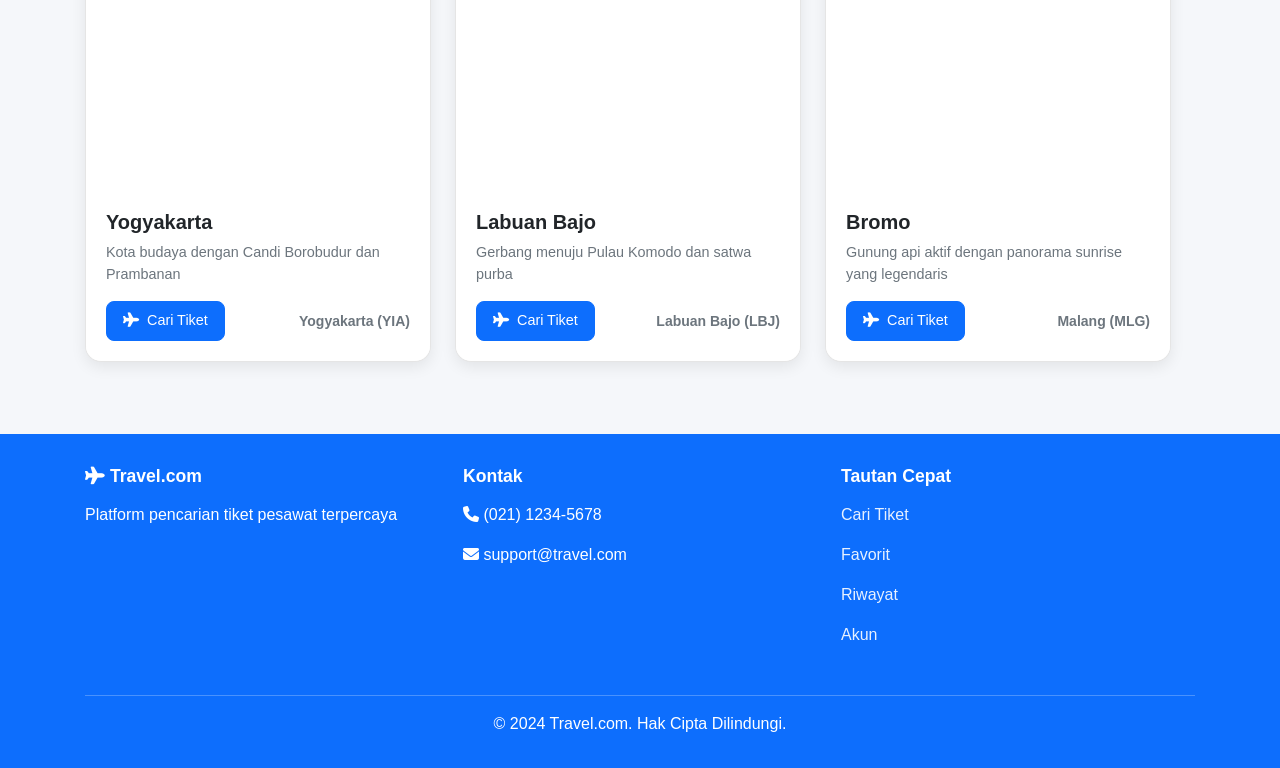
==== commit 7ea5ec90: "comment" ====
--- a/index.html
+++ b/index.html
@@ -2,150 +2,224 @@
 <html lang="id">
 <head>
     <meta charset="UTF-8">
-    <meta name="viewport" content="width=device-width, initial-scale=1.0">
     <title>Cari Tiket Pesawat - Travel.com</title>
+    <meta name="viewport" content="width=device-width, initial-scale=1">
+    <link href="https://cdn.jsdelivr.net/npm/bootstrap@5.3.2/dist/css/bootstrap.min.css" rel="stylesheet">
     <link rel="stylesheet" href="https://cdnjs.cloudflare.com/ajax/libs/font-awesome/6.4.0/css/all.min.css">
     <link rel="stylesheet" href="styles.css">
+    <link rel="icon" type="image/png" href="assets/icon.png">
 </head>
 <body>
-    <header>
-        <div class="container">
-            <div class="logo">
-                <i class="fas fa-plane"></i>
-                <h1>Travel<span>.com</span></h1>
-            </div>
-            <nav>
-                <ul>
-                    <li><a href="index.html" class="active"><i class="fas fa-search"></i> Cari Tiket</a></li>
-                    <li><a href="favorite.html"><i class="fas fa-heart"></i> Favorit</a></li>
-                    <li><a href="history.html"><i class="fas fa-history"></i> Riwayat</a></li>
-                    <li><a href="account.html"><i class="fas fa-user"></i> Akun</a></li>
-                </ul>
-            </nav>
+
+<!-- NAVBAR DENGAN MENU LENGKAP -->
+<nav class="navbar navbar-expand-lg navbar-dark bg-primary fixed-top">
+    <div class="container">
+        <a class="navbar-brand fw-bold" href="index.html">
+            <i class="fas fa-plane"></i> Travel<span class="text-warning">.com</span>
+        </a>
+
+        <button class="navbar-toggler" type="button" data-bs-toggle="collapse" data-bs-target="#navbarMenu">
+            <span class="navbar-toggler-icon"></span>
+        </button>
+
+        <div class="collapse navbar-collapse" id="navbarMenu">
+            <ul class="navbar-nav ms-auto align-items-lg-center">
+                <li class="nav-item">
+                    <a class="nav-link active" href="index.html"><i class="fas fa-search"></i> Cari Tiket</a>
+                </li>
+                <li class="nav-item">
+                    <a class="nav-link" href="favorite.html"><i class="fas fa-heart"></i> Favorit</a>
+                </li>
+                <li class="nav-item">
+                    <a class="nav-link" href="history.html"><i class="fas fa-history"></i> Riwayat</a>
+                </li>
+                <li class="nav-item">
+                    <a class="nav-link" href="account.html"><i class="fas fa-user"></i> Akun</a>
+                </li>
+                <li class="nav-item dropdown ms-lg-3">
+                    <a class="nav-link dropdown-toggle" href="#" id="bantuanDropdown"
+                       role="button" data-bs-toggle="dropdown" aria-expanded="false">
+                        <i class="fas fa-headset"></i> Bantuan
+                    </a>
+                    <ul class="dropdown-menu dropdown-menu-end shadow">
+                        <li>
+                            <a class="dropdown-item" href="#">
+                                <i class="fas fa-life-ring me-2 text-primary"></i>
+                                Pusat Bantuan
+                            </a>
+                        </li>
+                        <li>
+                            <a class="dropdown-item" href="#">
+                                <i class="fas fa-phone me-2 text-success"></i>
+                                Hubungi Kami
+                            </a>
+                        </li>
+                        <li>
+                            <a class="dropdown-item" href="mailto:support@travel.com">
+                                <i class="fas fa-envelope me-2 text-danger"></i>
+                                Email
+                            </a>
+                        </li>
+                    </ul>
+                </li>
+                <li class="nav-item ms-lg-3">
+                    <a class="btn btn-outline-light btn-sm px-3 me-2" href="#">Masuk</a>
+                </li>
+                <li class="nav-item">
+                    <a class="btn btn-warning btn-sm px-3 fw-semibold" href="#">Daftar</a>
+                </li>
+            </ul>
         </div>
-    </header>
-
-    <section class="hero">
-        <div class="container">
-            <div class="hero-content">
-                <h2>Temukan Tiket Pesawat Terbaik</h2>
-                <p>Bandingkan harga dari berbagai maskapai dan pesan dengan mudah</p>
+    </div>
+</nav>
+
+<!-- HERO -->
+<section class="hero">
+    <div class="container text-center">
+        <h2>Cari Tiket Pesawat Murah</h2>
+        <p>Bandingkan harga & pesan tiket dengan mudah</p>
+    </div>
+</section>
+
+<!-- SEARCH -->
+<section class="search-section">
+    <div class="container">
+        <div class="card search-card shadow-lg">
+            <div class="card-body p-4">
+
+                <div class="mb-3">
+                    <div class="form-check form-check-inline">
+                        <input class="form-check-input" type="radio" name="trip" checked>
+                        <label class="form-check-label">Pulang-Pergi</label>
+                    </div>
+                    <div class="form-check form-check-inline">
+                        <input class="form-check-input" type="radio" name="trip">
+                        <label class="form-check-label">Sekali Jalan</label>
+                    </div>
+                </div>
+
+                <form id="flightForm">
+                    <div class="row g-3 align-items-end kota-row">
+                        <!-- Kota Asal -->
+                        <div class="col-md">
+                            <label class="form-label">Kota Asal</label>
+                            <input id="kotaAsal" list="kota" class="form-control"
+                                   placeholder="Masukkan kota asal" required>
+                        </div>
+
+                        <!-- Switch -->
+                        <div class="col-auto d-flex justify-content-center switch-wrapper">
+                            <button type="button" id="switchKota" class="btn switch-btn">
+                                <i class="fas fa-right-left"></i>
+                            </button>
+                        </div>
+
+                        <!-- Kota Tujuan -->
+                        <div class="col-md">
+                            <label class="form-label">Kota Tujuan</label>
+                            <input id="kotaTujuan" list="kota" class="form-control"
+                                   placeholder="Masukkan kota tujuan" required>
+                        </div>
+                    </div>
+
+                    <datalist id="kota">
+                        <option value="Jakarta (CGK)">
+                        <option value="Surabaya (SUB)">
+                        <option value="Bali (DPS)">
+                        <option value="Medan (KNO)">
+                        <option value="Yogyakarta (YIA)">
+                        <option value="Lombok (LOP)">
+                        <option value="Labuan Bajo (LBJ)">
+                        <option value="Sorong (SOQ)">
+                    </datalist>
+
+                    <div class="row g-3 mt-1">
+                        <div class="col-md-6">
+                            <label class="form-label">Tanggal Berangkat</label>
+                            <input type="date" class="form-control" id="tanggalBerangkat" required>
+                        </div>
+                        <div class="col-md-6">
+                            <label class="form-label">Tanggal Pulang</label>
+                            <input type="date" class="form-control" id="tanggalPulang">
+                        </div>
+                    </div>
+
+                    <div class="row g-3 mt-1 align-items-end">
+                        <div class="col-md-4">
+                            <label class="form-label">Penumpang</label>
+                            <input type="number" class="form-control" id="penumpang" value="1" min="1">
+                        </div>
+                        <div class="col-md-4">
+                            <label class="form-label">Kelas</label>
+                            <select class="form-select" id="kelas">
+                                <option>Ekonomi</option>
+                                <option>Bisnis</option>
+                                <option>First Class</option>
+                            </select>
+                        </div>
+                        <div class="col-md-4">
+                            <button type="submit" class="btn btn-primary w-100">
+                                <i class="fas fa-search"></i> Cari Tiket
+                            </button>
+                        </div>
+                    </div>
+                </form>
             </div>
         </div>
-    </section>
-
-    <section class="search-section">
-        <div class="container">
-            <div class="search-form-container">
-                <h3><i class="fas fa-plane-departure"></i> Cari Penerbangan</h3>
-                <form id="flightSearchForm">
-                    <div class="form-row">
-                        <div class="form-group">
-                            <label for="origin"><i class="fas fa-plane-departure"></i> Kota Asal</label>
-                            <input type="text" id="origin" class="form-control" placeholder="Contoh: Jakarta (CGK)" required>
-                        </div>
-                        <div class="form-group">
-                            <label for="destination"><i class="fas fa-plane-arrival"></i> Kota Tujuan</label>
-                            <input type="text" id="destination" class="form-control" placeholder="Contoh: Bali (DPS)" required>
-                        </div>
-                    </div>
-                    
-                    <div class="form-row">
-                        <div class="form-group">
-                            <label for="departureDate"><i class="fas fa-calendar-alt"></i> Tanggal Berangkat</label>
-                            <input type="date" id="departureDate" class="form-control" required>
-                        </div>
-                        <div class="form-group">
-                            <label for="returnDate"><i class="fas fa-calendar-check"></i> Tanggal Pulang (Opsional)</label>
-                            <input type="date" id="returnDate" class="form-control">
-                        </div>
-                    </div>
-                    
-                    <div class="form-row">
-                        <div class="form-group">
-                            <label for="passengers"><i class="fas fa-users"></i> Penumpang</label>
-                            <div class="passenger-selector">
-                                <button type="button" class="passenger-btn" id="decreasePassengers">-</button>
-                                <input type="number" id="passengers" class="form-control" value="1" min="1" max="10" readonly>
-                                <button type="button" class="passenger-btn" id="increasePassengers">+</button>
-                            </div>
-                        </div>
-                        <div class="form-group">
-                            <label for="class"><i class="fas fa-chair"></i> Kelas</label>
-                            <select id="class" class="form-control">
-                                <option value="economy">Ekonomi</option>
-                                <option value="premium_economy">Premium Ekonomi</option>
-                                <option value="business">Bisnis</option>
-                            </select>
-                        </div>
-                    </div>
-                    
-                    <div class="form-actions">
-                        <button type="button" class="btn btn-secondary" id="resetBtn">
-                            <i class="fas fa-redo"></i> Reset
-                        </button>
-                        <button type="submit" class="btn btn-primary">
-                            <i class="fas fa-search"></i> Cari Penerbangan
-                        </button>
-                    </div>
-                </form>
+    </div>
+</section>
+
+<!-- RESULT -->
+<section class="container mt-5" id="result">
+    <div class="alert alert-info text-center">
+        <i class="fas fa-plane-slash"></i> Belum ada hasil pencarian
+    </div>
+</section>
+
+<!-- DESTINASI WISATA -->
+<section class="container my-5">
+    <div class="text-center mb-4">
+        <h3 class="fw-bold">Destinasi Wisata Populer Indonesia</h3>
+        <p class="text-muted">Temukan keindahan Nusantara</p>
+    </div>
+
+    <!-- GALLERY AKAN DIMUAT OLEH API -->
+    <div class="row g-4" id="destinasiGallery">
+        <!-- Gambar akan dimuat dari API Unsplash -->
+    </div>
+</section>
+
+<!-- FOOTER -->
+<footer class="footer">
+    <div class="container">
+        <div class="row">
+            <div class="col-md-4 mb-3">
+                <h5><i class="fas fa-plane"></i> Travel.com</h5>
+                <p>Platform pencarian tiket pesawat terpercaya</p>
+            </div>
+            <div class="col-md-4 mb-3">
+                <h5>Kontak</h5>
+                <p><i class="fas fa-phone"></i> (021) 1234-5678</p>
+                <p><i class="fas fa-envelope"></i> support@travel.com</p>
+            </div>
+            <div class="col-md-4 mb-3">
+                <h5>Tautan Cepat</h5>
+                <p><a href="index.html">Cari Tiket</a></p>
+                <p><a href="favorite.html">Favorit</a></p>
+                <p><a href="history.html">Riwayat</a></p>
+                <p><a href="account.html">Akun</a></p>
             </div>
         </div>
-    </section>
-
-    <section class="results-section">
-        <div class="container">
-            <div class="section-header">
-                <h3><i class="fas fa-list-alt"></i> Hasil Pencarian</h3>
-                <div class="sort-options">
-                    <label for="sortBy">Urutkan berdasarkan:</label>
-                    <select id="sortBy">
-                        <option value="price">Harga Terendah</option>
-                        <option value="duration">Durasi Terpendek</option>
-                        <option value="departure">Waktu Berangkat</option>
-                    </select>
-                </div>
-            </div>
-            
-            <div class="loading" id="loading">
-                <div class="spinner"></div>
-                <p>Mencari penerbangan...</p>
-            </div>
-            
-            <div class="flights-container" id="flightsContainer">
-                <div class="no-results" id="noResults">
-                    <i class="fas fa-plane-slash"></i>
-                    <h4>Belum ada hasil pencarian</h4>
-                    <p>Silakan masukkan kriteria pencarian Anda dan klik "Cari Penerbangan"</p>
-                </div>
-            </div>
-        </div>
-    </section>
-
-    <footer>
-        <div class="container">
-            <div class="footer-content">
-                <div class="footer-section">
-                    <h4><i class="fas fa-plane"></i> Travel.com</h4>
-                    <p>Platform pencarian tiket pesawat terpercaya</p>
-                </div>
-                <div class="footer-section">
-                    <h4>Kontak</h4>
-                    <p><i class="fas fa-envelope"></i> support@travel.com</p>
-                    <p><i class="fas fa-phone"></i> (021) 1234-5678</p>
-                </div>
-                <div class="footer-section">
-                    <h4>Layanan</h4>
-                    <p><i class="fas fa-headset"></i> 24/7 Customer Support</p>
-                    <p><i class="fas fa-shield-alt"></i> Pembayaran Aman</p>
-                </div>
-            </div>
-            <div class="footer-bottom">
-                <p>&copy; 2024 Travel.com. Hak Cipta Dilindungi.</p>
-            </div>
-        </div>
-    </footer>
-
-    <script src="script.js"></script>
+        <hr>
+        <p class="text-center mb-0">&copy; 2024 Travel.com. Hak Cipta Dilindungi.</p>
+    </div>
+</footer>
+
+<!-- Bootstrap JS -->
+<script src="https://cdn.jsdelivr.net/npm/bootstrap@5.3.2/dist/js/bootstrap.bundle.min.js"></script>
+
+<!-- Custom JS -->
+<script src="script.js"></script>
+
 </body>
 </html>
--- a/styles.css
+++ b/styles.css
@@ -1,1085 +1,598 @@
-*, *::before, *::after {
-    margin: 0;
-    padding: 0;
-    box-sizing: border-box;
-}
-
+/* VARIABEL */
 :root {
-    --primary-color: #1a73e8;
-    --primary-dark: #0d47a1;
-    --primary-light: #e8f0fe;
-    --secondary-color: #ff6b35;
-    --accent-color: #34a853;
-    --danger-color: #ea4335;
-    --warning-color: #fbbc04;
-    
-    --dark-color: #202124;
-    --gray-dark: #5f6368;
-    --gray-medium: #dadce0;
-    --gray-light: #f8f9fa;
-    --white: #ffffff;
-    --black: #000000;
-    
-    --bg-primary: #f0f5ff;
-    --bg-secondary: #ffffff;
-    --bg-tertiary: #f8f9fa;
-    
-    --font-family: 'Segoe UI', 'Inter', -apple-system, BlinkMacSystemFont, sans-serif;
-    --font-heading: 'Segoe UI', 'Inter', -apple-system, BlinkMacSystemFont, sans-serif;
-    
-    --fs-xs: 0.75rem;
-    --fs-sm: 0.875rem;
-    --fs-base: 1rem;
-    --fs-md: 1.125rem;
-    --fs-lg: 1.25rem;
-    --fs-xl: 1.5rem;
-    --fs-2xl: 1.875rem;
-    --fs-3xl: 2.25rem;
-    --fs-4xl: 3rem;
-    
-    --spacing-xs: 0.25rem;
-    --spacing-sm: 0.5rem;
-    --spacing-md: 1rem;
-    --spacing-lg: 1.5rem;
-    --spacing-xl: 2rem;
-    --spacing-2xl: 3rem;
-    --spacing-3xl: 4rem;
-    
-    --radius-sm: 4px;
-    --radius-md: 8px;
-    --radius-lg: 12px;
-    --radius-xl: 16px;
-    --radius-round: 50%;
-    
-    --shadow-sm: 0 1px 3px rgba(0, 0, 0, 0.12);
-    --shadow-md: 0 4px 6px rgba(0, 0, 0, 0.1);
-    --shadow-lg: 0 10px 25px rgba(0, 0, 0, 0.15);
-    --shadow-xl: 0 20px 40px rgba(0, 0, 0, 0.2);
-    
-    --transition-fast: 150ms ease;
-    --transition-normal: 300ms ease;
-    --transition-slow: 500ms ease;
-}
-
+    --primary-color: #0d6efd;
+    --primary-dark: #0a58ca;
+    --secondary-color: #ffc107;
+    --dark-color: #212529;
+    --light-color: #f8f9fa;
+    --success-color: #198754;
+    --danger-color: #dc3545;
+    --warning-color: #ffc107;
+    --info-color: #0dcaf0;
+}
+
+/* GLOBAL */
 body {
-    font-family: var(--font-family);
-    font-size: var(--fs-base);
+    padding-top: 70px;
+    font-family: 'Segoe UI', Tahoma, Geneva, Verdana, sans-serif;
+    background: #f5f7fa;
     color: var(--dark-color);
-    background-color: var(--bg-primary);
-    overflow-x: hidden;
-    line-height: 1.6;
-}
-
-h1, h2, h3, h4, h5, h6 {
-    font-family: var(--font-heading);
-    font-weight: 600;
-    line-height: 1.2;
-    margin-bottom: var(--spacing-md);
-    color: var(--dark-color);
-}
-
-h1 { font-size: clamp(var(--fs-2xl), 5vw, var(--fs-4xl)); }
-h2 { font-size: clamp(var(--fs-xl), 4vw, var(--fs-3xl)); }
-h3 { font-size: clamp(var(--fs-lg), 3vw, var(--fs-2xl)); }
-h4 { font-size: clamp(var(--fs-md), 2vw, var(--fs-xl)); }
-h5 { font-size: clamp(var(--fs-base), 1.5vw, var(--fs-lg)); }
-
-p {
-    margin-bottom: var(--spacing-md);
-}
-
-a {
-    color: var(--primary-color);
-    text-decoration: none;
-    transition: color var(--transition-fast);
-}
-
-a:hover {
-    color: var(--primary-dark);
-    text-decoration: underline;
-}
-
-.container {
-    width: 100%;
-    margin: 0 auto;
-    padding: 0 var(--spacing-md);
-}
-
-/* HEADER */
-header {
-    background: linear-gradient(135deg, var(--primary-color), var(--primary-dark));
-    color: var(--white);
-    padding: var(--spacing-md) 0;
-    box-shadow: var(--shadow-md);
-    position: sticky;
-    top: 0;
-    z-index: 1000;
-}
-
-header .container {
+    min-height: 100vh;
     display: flex;
     flex-direction: column;
-    gap: var(--spacing-md);
-}
-
-.logo {
-    display: flex;
-    align-items: center;
-    gap: var(--spacing-sm);
-    font-size: var(--fs-lg);
-}
-
-.logo i {
-    font-size: var(--fs-xl);
-    color: var(--secondary-color);
-}
-
-.logo h1 {
-    margin: 0;
-    font-size: var(--fs-lg);
-    color: var(--white);
-}
-
-.logo span {
-    color: var(--secondary-color);
-}
-
-nav ul {
-    display: flex;
-    list-style: none;
-    gap: var(--spacing-sm);
-    flex-wrap: wrap;
-    justify-content: center;
-}
-
-nav a {
-    color: var(--white);
-    text-decoration: none;
+}
+
+/* NAVBAR */
+.navbar {
+    box-shadow: 0 2px 10px rgba(0,0,0,0.1);
+}
+
+.navbar-brand {
+    font-size: 1.5rem;
+}
+
+.nav-link {
     font-weight: 500;
-    padding: var(--spacing-xs) var(--spacing-sm);
-    border-radius: var(--radius-md);
-    transition: all var(--transition-fast);
-    display: flex;
-    align-items: center;
-    gap: var(--spacing-xs);
-    white-space: nowrap;
-}
-
-nav a:hover, nav a.active {
-    background-color: rgba(255, 255, 255, 0.15);
-    transform: translateY(-1px);
-}
-
-/* HERO SECTION */
+    padding: 0.5rem 1rem !important;
+    transition: all 0.3s ease;
+}
+
+.nav-link.active {
+    background-color: rgba(255, 255, 255, 0.15) !important;
+    border-radius: 5px;
+    font-weight: 600;
+}
+
+/* HERO */
 .hero {
-    background: linear-gradient(rgba(0, 0, 0, 0.7), rgba(0, 0, 0, 0.7)), 
-                url('https://images.unsplash.com/photo-1436491865332-7a61a109cc05?ixlib=rb-4.0.3&auto=format&fit=crop&w=1474&q=80');
-    background-size: cover;
-    background-position: center;
-    color: var(--white);
-    padding: var(--spacing-xl) 0;
-    text-align: center;
-    position: relative;
-}
-
-.hero::before {
-    content: '';
-    position: absolute;
-    top: 0;
-    left: 0;
-    right: 0;
-    bottom: 0;
-    background: linear-gradient(135deg, rgba(26, 115, 232, 0.3), rgba(13, 71, 161, 0.3));
-    z-index: 1;
-}
-
-.hero .container {
-    position: relative;
-    z-index: 2;
-}
-
-.hero-content h2 {
-    font-size: clamp(var(--fs-lg), 4vw, var(--fs-3xl));
-    margin-bottom: var(--spacing-md);
-    text-shadow: 2px 2px 4px rgba(0, 0, 0, 0.5);
-    color: var(--white);
-}
-
-.hero-content p {
-    font-size: clamp(var(--fs-sm), 2vw, var(--fs-lg));
-    max-width: 700px;
-    margin: 0 auto;
+    background: linear-gradient(rgba(0,0,0,0.45), rgba(0,0,0,0.45)),
+                url('https://images.unsplash.com/photo-1507525428034-b723cf961d3e') center/cover no-repeat;
+    color: white;
+    padding: 110px 0 160px;
+    text-shadow: 1px 1px 3px rgba(0,0,0,0.3);
+    margin-bottom: 30px;
+}
+
+.hero h2 {
+    font-size: 2.6rem;
+    font-weight: 700;
+    margin-bottom: 1rem;
+}
+
+.hero p {
+    font-size: 1.2rem;
     opacity: 0.9;
-    color: var(--white);
 }
 
 /* SEARCH SECTION */
 .search-section {
-    background-color: var(--bg-secondary);
-    border-radius: var(--radius-lg);
-    box-shadow: var(--shadow-lg);
-    margin: calc(-1 * var(--spacing-xl)) auto var(--spacing-xl);
-    padding: var(--spacing-xl);
-    max-width: 1200px;
+    margin-top: -90px;
     position: relative;
-    z-index: 2;
-}
-
-.search-form-container h3 {
-    color: var(--primary-color);
-    margin-bottom: var(--spacing-lg);
-    font-size: var(--fs-xl);
-    display: flex;
-    align-items: center;
-    gap: var(--spacing-sm);
-}
-
-.form-row {
-    display: grid;
-    grid-template-columns: 1fr;
-    gap: var(--spacing-lg);
-    margin-bottom: var(--spacing-lg);
-}
-
-.form-group {
-    width: 100%;
-}
-
-.form-group label {
-    display: block;
-    margin-bottom: var(--spacing-sm);
-    font-weight: 600;
-    color: var(--dark-color);
-    display: flex;
-    align-items: center;
-    gap: var(--spacing-xs);
-}
-
-.form-control {
-    width: 100%;
-    padding: var(--spacing-md);
-    border: 2px solid var(--gray-medium);
-    border-radius: var(--radius-md);
-    font-size: var(--fs-base);
-    transition: all var(--transition-fast);
-    background-color: var(--white);
-    color: var(--dark-color);
-}
-
-.form-control:focus {
+    z-index: 10;
+    margin-bottom: 50px;
+}
+
+.search-card {
+    border-radius: 18px;
+    border: none;
+    background: white;
+    transition: transform 0.3s ease;
+}
+
+.search-card:hover {
+    transform: translateY(-5px);
+}
+
+.search-card .card-body {
+    padding: 2rem;
+}
+
+.form-control, .form-select {
+    border-radius: 10px;
+    border: 2px solid #e9ecef;
+    padding: 0.75rem;
+    transition: all 0.3s;
+    font-size: 1rem;
+}
+
+.form-control:focus, .form-select:focus {
     border-color: var(--primary-color);
-    outline: none;
-    box-shadow: 0 0 0 3px rgba(26, 115, 232, 0.1);
-}
-
-.passenger-selector {
-    display: flex;
-    align-items: stretch;
-    border-radius: var(--radius-md);
-    overflow: hidden;
-    border: 2px solid var(--gray-medium);
-}
-
-.passenger-btn {
-    background-color: var(--primary-light);
-    border: none;
-    width: 3rem;
-    font-size: var(--fs-lg);
-    cursor: pointer;
+    box-shadow: 0 0 0 0.25rem rgba(13, 110, 253, 0.25);
+}
+
+/* SWITCH BUTTON */
+.switch-wrapper {
+    align-self: center;
+}
+
+.switch-btn {
+    width: 44px;
+    height: 44px;
+    border-radius: 50%;
+    background: #fff;
+    box-shadow: 0 6px 16px rgba(0,0,0,.15);
+    border: 2px solid var(--primary-color);
     display: flex;
     align-items: center;
     justify-content: center;
-    transition: all var(--transition-fast);
+    transition: all 0.3s;
+    margin-top: 1.8rem;
+    cursor: pointer;
+}
+
+.switch-btn i {
     color: var(--primary-color);
-}
-
-.passenger-btn:hover {
-    background-color: var(--primary-color);
-    color: var(--white);
-}
-
-#passengers {
-    flex: 1;
-    text-align: center;
+    font-size: 1rem;
+}
+
+.switch-btn:hover {
+    background: var(--primary-color);
+    transform: rotate(180deg);
+}
+
+.switch-btn:hover i {
+    color: white;
+}
+
+.switch-btn.rotate {
+    animation: spin 0.3s linear;
+}
+
+@keyframes spin {
+    from { transform: rotate(0deg); }
+    to { transform: rotate(180deg); }
+}
+
+/* TICKET CARD */
+.ticket-card {
+    border-radius: 15px;
     border: none;
-    border-left: 1px solid var(--gray-medium);
-    border-right: 1px solid var(--gray-medium);
-    border-radius: 0;
-    padding: var(--spacing-md);
-}
-
-select.form-control {
-    appearance: none;
-    background-image: url("data:image/svg+xml,%3Csvg xmlns='http://www.w3.org/2000/svg' width='16' height='16' fill='%235f6368' viewBox='0 0 16 16'%3E%3Cpath d='M7.247 11.14 2.451 5.658C1.885 5.013 2.345 4 3.204 4h9.592a1 1 0 0 1 .753 1.659l-4.796 5.48a1 1 0 0 1-1.506 0z'/%3E%3C/svg%3E");
-    background-repeat: no-repeat;
-    background-position: right var(--spacing-md) center;
-    background-size: 16px;
-    padding-right: calc(var(--spacing-md) * 2 + 16px);
-}
-
-.form-actions {
-    display: flex;
-    flex-direction: column;
-    gap: var(--spacing-md);
-    margin-top: var(--spacing-xl);
-}
-
-/* BUTTONS */
-.btn {
-    padding: var(--spacing-md) var(--spacing-xl);
-    border: none;
-    border-radius: var(--radius-md);
-    font-size: var(--fs-base);
-    font-weight: 600;
-    cursor: pointer;
-    transition: all var(--transition-normal);
-    display: inline-flex;
-    align-items: center;
-    justify-content: center;
-    gap: var(--spacing-sm);
-    text-align: center;
-    line-height: 1;
-    white-space: nowrap;
-}
-
-.btn i {
-    font-size: var(--fs-md);
-}
-
-.btn-primary {
+    transition: transform 0.3s, box-shadow 0.3s;
+    margin-bottom: 1rem;
+    border: 1px solid #e9ecef;
+    overflow: hidden;
+}
+
+.ticket-card:hover {
+    transform: translateY(-5px);
+    box-shadow: 0 10px 25px rgba(0,0,0,.15) !important;
+}
+
+.airline-logo {
+    width: 40px;
+    height: 40px;
     background: linear-gradient(135deg, var(--primary-color), var(--primary-dark));
-    color: var(--white);
-    border: 2px solid transparent;
-}
-
-.btn-primary:hover {
-    background: linear-gradient(135deg, var(--primary-dark), var(--primary-color));
-    transform: translateY(-2px);
-    box-shadow: var(--shadow-md);
-}
-
-.btn-primary:active {
-    transform: translateY(0);
-}
-
-.btn-secondary {
-    background-color: var(--primary-light);
-    color: var(--primary-color);
-    border: 2px solid var(--primary-color);
-}
-
-.btn-secondary:hover {
-    background-color: var(--primary-color);
-    color: var(--white);
-    border-color: var(--primary-color);
-}
-
-/* RESULTS SECTION */
-.results-section {
-    margin-bottom: var(--spacing-2xl);
-}
-
-.section-header {
-    display: flex;
-    flex-direction: column;
-    gap: var(--spacing-md);
-    margin-bottom: var(--spacing-xl);
-}
-
-.section-header h3 {
-    color: var(--primary-color);
-    font-size: var(--fs-xl);
-    display: flex;
-    align-items: center;
-    gap: var(--spacing-sm);
-}
-
-.sort-options {
-    display: flex;
-    align-items: center;
-    gap: var(--spacing-sm);
-    flex-wrap: wrap;
-}
-
-#sortBy {
-    padding: var(--spacing-sm) var(--spacing-md);
-    border-radius: var(--radius-md);
-    border: 2px solid var(--gray-medium);
-    background-color: var(--white);
-    font-weight: 500;
-    min-width: 200px;
-    font-size: var(--fs-base);
-    cursor: pointer;
-}
-
-.loading {
-    text-align: center;
-    padding: var(--spacing-2xl);
-    display: none;
-}
-
-.spinner {
-    border: 3px solid var(--primary-light);
-    border-top: 3px solid var(--primary-color);
-    border-radius: var(--radius-round);
-    width: 60px;
-    height: 60px;
-    animation: spin 1s linear infinite;
-    margin: 0 auto var(--spacing-md);
-}
-
-@keyframes spin {
-    0% { transform: rotate(0deg); }
-    100% { transform: rotate(360deg); }
-}
-
-.no-results {
-    text-align: center;
-    padding: var(--spacing-3xl) var(--spacing-md);
-    color: var(--gray-dark);
-    background-color: var(--bg-secondary);
-    border-radius: var(--radius-lg);
-}
-
-.no-results i {
-    font-size: var(--fs-3xl);
-    color: var(--gray-medium);
-    margin-bottom: var(--spacing-md);
-}
-
-.flights-container {
-    display: grid;
-    gap: var(--spacing-md);
-    margin-bottom: var(--spacing-xl);
-}
-
-/* FLIGHT CARD */
-.flight-card {
-    background-color: var(--bg-secondary);
-    border-radius: var(--radius-lg);
-    box-shadow: var(--shadow-md);
-    padding: var(--spacing-lg);
-    transition: all var(--transition-normal);
-    display: grid;
-    gap: var(--spacing-lg);
-    border: 1px solid transparent;
-}
-
-.flight-card:hover {
-    transform: translateY(-4px);
-    box-shadow: var(--shadow-lg);
-    border-color: var(--primary-light);
-}
-
-.flight-airline {
-    display: flex;
-    flex-direction: column;
-    align-items: center;
-    justify-content: center;
-    gap: var(--spacing-sm);
-    padding-bottom: var(--spacing-md);
-    border-bottom: 1px dashed var(--gray-medium);
-}
-
-.airline-logo {
-    width: 60px;
-    height: 60px;
-    background-color: var(--primary-light);
-    border-radius: var(--radius-round);
+    color: white;
+    border-radius: 50%;
     display: flex;
     align-items: center;
     justify-content: center;
+    font-weight: bold;
+    font-size: 1.2rem;
+}
+
+/* DESTINASI GALLERY */
+.destinasi-card {
+    border-radius: 16px;
+    overflow: hidden;
+    transition: all 0.3s ease;
+    border: none;
+    box-shadow: 0 5px 15px rgba(0,0,0,0.08);
+    height: 100%;
+    border: 1px solid rgba(0,0,0,0.1);
+}
+
+.destinasi-card img {
+    height: 220px;
+    object-fit: cover;
+    width: 100%;
+    transition: transform 0.5s ease;
+}
+
+.destinasi-card:hover {
+    transform: translateY(-10px);
+    box-shadow: 0 15px 30px rgba(0,0,0,.15);
+}
+
+.destinasi-card:hover img {
+    transform: scale(1.1);
+}
+
+.destinasi-card .card-body {
+    padding: 1.25rem;
+    background: white;
+}
+
+.destinasi-card .card-title {
+    font-weight: 700;
+    margin-bottom: 0.5rem;
+    color: var(--dark-color);
+    font-size: 1.25rem;
+}
+
+.destinasi-card .card-text {
+    font-size: 0.9rem;
+    line-height: 1.5;
+    margin-bottom: 1rem;
+    color: #6c757d;
+}
+
+/* FOOTER */
+.footer {
+    background: var(--primary-color);
+    color: white;
+    padding: 2rem 0;
+    margin-top: auto;
+    width: 100%;
+}
+
+.footer h5 {
+    font-weight: 600;
+    margin-bottom: 1rem;
+    font-size: 1.1rem;
+}
+
+.footer a {
+    color: white;
+    text-decoration: none;
+    transition: color 0.3s;
+    opacity: 0.9;
+}
+
+.footer a:hover {
+    color: var(--secondary-color);
+    text-decoration: underline;
+    opacity: 1;
+}
+
+/* STATUS BADGES */
+.status-upcoming {
+    background-color: rgba(25, 135, 84, 0.1);
+    color: var(--success-color);
+    padding: 0.25rem 0.75rem;
+    border-radius: 20px;
+    font-size: 0.875rem;
+    font-weight: 500;
+    display: inline-block;
+}
+
+.status-completed {
+    background-color: rgba(13, 110, 253, 0.1);
     color: var(--primary-color);
-    font-size: var(--fs-xl);
-}
-
-.flight-details {
-    display: grid;
-    grid-template-columns: 1fr;
-    gap: var(--spacing-lg);
-}
-
-.route {
-    text-align: center;
-}
-
-.departure, .arrival {
-    margin-bottom: var(--spacing-sm);
-}
-
-.time {
-    font-size: var(--fs-xl);
-    font-weight: 700;
+    padding: 0.25rem 0.75rem;
+    border-radius: 20px;
+    font-size: 0.875rem;
+    font-weight: 500;
+    display: inline-block;
+}
+
+.status-cancelled {
+    background-color: rgba(220, 53, 69, 0.1);
+    color: var(--danger-color);
+    padding: 0.25rem 0.75rem;
+    border-radius: 20px;
+    font-size: 0.875rem;
+    font-weight: 500;
+    display: inline-block;
+}
+
+/* ACCOUNT PAGE */
+.account-card {
+    border-radius: 15px;
+    border: none;
+    box-shadow: 0 5px 15px rgba(0,0,0,0.08);
+    overflow: hidden;
+}
+
+.account-card .card-body {
+    padding: 1.5rem;
+}
+
+.form-control-static {
+    background: var(--light-color);
+    padding: 0.75rem;
+    border-radius: 0.375rem;
+    margin: 0;
+    min-height: 45px;
+    border: 1px solid #dee2e6;
+    font-size: 0.95rem;
+}
+
+/* RESPONSIVE */
+@media (max-width: 768px) {
+    body {
+        padding-top: 56px;
+    }
+    
+    .hero {
+        padding: 80px 0 120px;
+    }
+    
+    .hero h2 {
+        font-size: 2rem;
+    }
+    
+    .hero p {
+        font-size: 1rem;
+    }
+    
+    .search-section {
+        margin-top: -60px;
+    }
+    
+    .search-card .card-body {
+        padding: 1.5rem;
+    }
+    
+    .switch-btn {
+        margin: 12px auto;
+        display: block;
+    }
+    
+    .footer .row {
+        text-align: center;
+    }
+    
+    .footer .col-md-4 {
+        margin-bottom: 1.5rem;
+    }
+    
+    .ticket-card .d-flex {
+        flex-direction: column;
+        align-items: flex-start !important;
+    }
+    
+    .ticket-card .text-end {
+        text-align: left !important;
+        margin-top: 1rem;
+        width: 100%;
+    }
+    
+    .destinasi-card {
+        margin-bottom: 1.5rem;
+    }
+}
+
+@media (max-width: 576px) {
+    .hero h2 {
+        font-size: 1.75rem;
+    }
+    
+    .search-card .card-body {
+        padding: 1.25rem;
+    }
+    
+    .navbar-nav {
+        text-align: center;
+    }
+    
+    .destinasi-card .card-title {
+        font-size: 1.1rem;
+    }
+    
+    .destinasi-card .card-text {
+        font-size: 0.85rem;
+    }
+}
+
+/* LOADING SPINNER */
+.spinner-border {
+    width: 3rem;
+    height: 3rem;
+    border-width: 0.25em;
+}
+
+/* BUTTONS */
+.btn {
+    border-radius: 8px;
+    font-weight: 500;
+    transition: all 0.3s ease;
+    padding: 0.5rem 1rem;
+    font-size: 0.9rem;
+}
+
+.btn-primary {
+    background-color: var(--primary-color);
+    border-color: var(--primary-color);
+}
+
+.btn-primary:hover {
+    background-color: var(--primary-dark);
+    border-color: var(--primary-dark);
+    transform: translateY(-2px);
+    box-shadow: 0 5px 15px rgba(13, 110, 253, 0.3);
+}
+
+.btn-warning {
+    background-color: var(--warning-color);
+    border-color: var(--warning-color);
+    color: #000;
+}
+
+.btn-warning:hover {
+    background-color: #e0a800;
+    border-color: #e0a800;
+    transform: translateY(-2px);
+}
+
+.btn-outline-primary {
     color: var(--primary-color);
-    margin-bottom: var(--spacing-xs);
-}
-
-.airport-code {
-    font-size: var(--fs-lg);
-    font-weight: 600;
-    color: var(--dark-color);
-    margin-bottom: var(--spacing-xs);
-}
-
-.airport-name {
-    color: var(--gray-dark);
-    font-size: var(--fs-sm);
-    margin-bottom: var(--spacing-xs);
-}
-
-.duration {
-    text-align: center;
-    margin: var(--spacing-md) 0;
-}
-
-.duration-line {
-    height: 2px;
-    background-color: var(--gray-medium);
-    position: relative;
-    margin: var(--spacing-md) 0;
-}
-
-.duration-line::before {
-    content: '';
-    position: absolute;
-    width: 10px;
-    height: 10px;
+    border-color: var(--primary-color);
+    background: transparent;
+}
+
+.btn-outline-primary:hover {
     background-color: var(--primary-color);
-    border-radius: var(--radius-round);
-    top: -4px;
-    left: 0;
-}
-
-.duration-line::after {
-    content: '✈';
-    position: absolute;
-    right: 0;
-    top: -10px;
-    color: var(--primary-color);
-    font-size: var(--fs-sm);
-}
-
-.flight-price {
-    display: flex;
-    flex-direction: column;
-    align-items: center;
+    color: white;
+    transform: translateY(-2px);
+}
+
+/* ALERTS */
+.alert {
+    border-radius: 10px;
+    border: none;
+    padding: 1rem 1.25rem;
+}
+
+.alert-info {
+    background-color: rgba(13, 202, 240, 0.1);
+    border-left: 4px solid var(--info-color);
+    color: #055160;
+}
+
+.alert-danger {
+    background-color: rgba(220, 53, 69, 0.1);
+    border-left: 4px solid var(--danger-color);
+    color: #721c24;
+}
+
+.alert-success {
+    background-color: rgba(25, 135, 84, 0.1);
+    border-left: 4px solid var(--success-color);
+    color: #0f5132;
+}
+
+.alert-warning {
+    background-color: rgba(255, 193, 7, 0.1);
+    border-left: 4px solid var(--warning-color);
+    color: #664d03;
+}
+
+/* BADGES */
+.badge {
+    font-size: 0.75em;
+    padding: 0.25em 0.75em;
+    border-radius: 10px;
+    font-weight: 500;
+}
+
+/* CONTAINER */
+.container {
+    padding-left: 15px;
+    padding-right: 15px;
+}
+
+.container.my-5 {
+    margin-top: 3rem !important;
+    margin-bottom: 3rem !important;
+}
+
+/* TEXT UTILITIES */
+.text-center {
+    text-align: center !important;
+}
+
+.text-muted {
+    color: #6c757d !important;
+}
+
+.text-primary {
+    color: var(--primary-color) !important;
+}
+
+.fw-bold {
+    font-weight: 700 !important;
+}
+
+.fs-4 {
+    font-size: 1.5rem !important;
+}
+
+.fs-5 {
+    font-size: 1.25rem !important;
+}
+
+/* MARGIN & PADDING */
+.mb-4 {
+    margin-bottom: 1.5rem !important;
+}
+
+.mt-5 {
+    margin-top: 3rem !important;
+}
+
+.mt-3 {
+    margin-top: 1rem !important;
+}
+
+.mt-2 {
+    margin-top: 0.5rem !important;
+}
+
+.mb-3 {
+    margin-bottom: 1rem !important;
+}
+
+.mb-2 {
+    margin-bottom: 0.5rem !important;
+}
+
+.mb-1 {
+    margin-bottom: 0.25rem !important;
+}
+
+/* GAP */
+.gap-2 {
+    gap: 0.5rem !important;
+}
+
+/* DATALIST */
+datalist {
+    display: none;
+}
+
+/* FORM CHECK */
+.form-check-input:checked {
+    background-color: var(--primary-color);
+    border-color: var(--primary-color);
+}
+
+/* DESTINASI WISATA SECTION */
+#destinasiGallery {
+    margin-top: 1rem;
+}
+
+#destinasiGallery .row {
     justify-content: center;
-    gap: var(--spacing-sm);
-    padding-top: var(--spacing-lg);
-    border-top: 1px dashed var(--gray-medium);
-}
-
-.price {
-    font-size: var(--fs-xl);
-    font-weight: 700;
-    color: var(--primary-color);
-}
-
-.per-passenger {
-    color: var(--gray-dark);
-    font-size: var(--fs-sm);
-}
-
-.seats-available {
-    font-size: var(--fs-xs);
-    color: var(--accent-color);
-    font-weight: 500;
-    padding: var(--spacing-xs) var(--spacing-sm);
-    background-color: rgba(52, 168, 83, 0.1);
-    border-radius: var(--radius-sm);
-}
-
-.select-btn {
-    background-color: var(--primary-color);
-    color: var(--white);
-    border: none;
-    border-radius: var(--radius-md);
-    padding: var(--spacing-sm) var(--spacing-xl);
-    font-weight: 600;
-    cursor: pointer;
-    transition: all var(--transition-fast);
-    width: 100%;
-    max-width: 200px;
-    margin-top: var(--spacing-sm);
-}
-
-.select-btn:hover {
-    background-color: var(--primary-dark);
-    transform: translateY(-1px);
-}
-
-/* FOOTER */
-footer {
-    background-color: var(--dark-color);
-    color: var(--white);
-    padding: var(--spacing-3xl) 0 var(--spacing-md);
-}
-
-.footer-content {
-    display: grid;
-    grid-template-columns: 1fr;
-    gap: var(--spacing-xl);
-    margin-bottom: var(--spacing-xl);
-}
-
-.footer-section {
-    display: flex;
-    flex-direction: column;
-    gap: var(--spacing-md);
-}
-
-.footer-section h4 {
-    color: var(--secondary-color);
-    margin-bottom: 0;
-    font-size: var(--fs-lg);
-}
-
-.footer-section p {
-    color: var(--gray-medium);
-    margin-bottom: var(--spacing-xs);
-}
-
-.footer-section a {
-    color: var(--primary-light);
-    text-decoration: none;
-}
-
-.footer-section a:hover {
-    color: var(--secondary-color);
-}
-
-.footer-section i {
-    margin-right: var(--spacing-sm);
-    color: var(--secondary-color);
-    width: 20px;
-    text-align: center;
-}
-
-.footer-bottom {
-    text-align: center;
-    padding-top: var(--spacing-xl);
-    border-top: 1px solid rgba(255, 255, 255, 0.1);
-    color: var(--gray-medium);
-    font-size: var(--fs-sm);
-}
-
-/* STATUS STYLING */
-.status-upcoming {
-    background-color: rgba(52, 168, 83, 0.1);
-    color: var(--accent-color);
-    display: inline-block;
-    padding: 5px 10px;
-    border-radius: var(--radius-sm);
-    font-size: var(--fs-xs);
-    font-weight: 600;
-}
-
-.status-completed {
-    background-color: rgba(26, 115, 232, 0.1);
-    color: var(--primary-color);
-    display: inline-block;
-    padding: 5px 10px;
-    border-radius: var(--radius-sm);
-    font-size: var(--fs-xs);
-    font-weight: 600;
-}
-
-.status-cancelled {
-    background-color: rgba(234, 67, 53, 0.1);
-    color: var(--danger-color);
-    display: inline-block;
-    padding: 5px 10px;
-    border-radius: var(--radius-sm);
-    font-size: var(--fs-xs);
-    font-weight: 600;
-}
-
-/* ACCOUNT PAGE STYLES */
-.account-container {
-    background: var(--bg-secondary);
-    border-radius: var(--radius-lg);
-    padding: var(--spacing-xl);
-    margin-top: var(--spacing-xl);
-    box-shadow: var(--shadow-md);
-}
-
-.account-header {
-    display: flex;
-    align-items: center;
-    gap: var(--spacing-lg);
-    margin-bottom: var(--spacing-xl);
-    padding-bottom: var(--spacing-lg);
-    border-bottom: 1px solid var(--gray-medium);
-}
-
-.account-avatar {
-    width: 100px;
-    height: 100px;
-    background: linear-gradient(135deg, var(--primary-color), var(--primary-dark));
-    border-radius: var(--radius-round);
-    display: flex;
-    align-items: center;
-    justify-content: center;
-    font-size: var(--fs-3xl);
-    color: var(--white);
-}
-
-.account-info h3 {
-    margin-bottom: var(--spacing-xs);
-    color: var(--dark-color);
-}
-
-.account-info p {
-    color: var(--gray-dark);
-    margin-bottom: var(--spacing-xs);
-}
-
-.account-menu {
-    display: grid;
-    grid-template-columns: repeat(auto-fit, minmax(250px, 1fr));
-    gap: var(--spacing-md);
-    margin-bottom: var(--spacing-xl);
-}
-
-.account-menu-item {
-    background: var(--bg-tertiary);
-    padding: var(--spacing-lg);
-    border-radius: var(--radius-lg);
-    text-decoration: none;
-    color: var(--dark-color);
-    transition: all var(--transition-fast);
-    display: flex;
-    align-items: center;
-    gap: var(--spacing-md);
-    border: none;
-    cursor: pointer;
-    text-align: left;
-    font-family: inherit;
-    font-size: inherit;
-}
-
-.account-menu-item:hover {
-    background: var(--primary-light);
-    transform: translateY(-2px);
-    box-shadow: var(--shadow-md);
-}
-
-.account-menu-item i {
-    font-size: var(--fs-xl);
-    color: var(--primary-color);
-    width: 40px;
-    text-align: center;
-}
-
-.account-details {
-    background: var(--bg-tertiary);
-    border-radius: var(--radius-lg);
-    padding: var(--spacing-xl);
-}
-
-.account-details h4 {
-    color: var(--primary-color);
-    margin-bottom: var(--spacing-lg);
-    display: flex;
-    align-items: center;
-    gap: var(--spacing-sm);
-}
-
-.detail-row {
-    display: grid;
-    grid-template-columns: 1fr 1fr;
-    gap: var(--spacing-md);
-    margin-bottom: var(--spacing-md);
-}
-
-.detail-item label {
-    font-weight: 600;
-    color: var(--gray-dark);
-    display: block;
-    margin-bottom: var(--spacing-xs);
-}
-
-.detail-item p {
-    background: var(--white);
-    padding: var(--spacing-md);
-    border-radius: var(--radius-md);
-    border: 1px solid var(--gray-medium);
-    margin: 0;
-}
-
-/* FAQ STYLES */
-.faq-item {
-    margin-bottom: var(--spacing-sm);
-    border: 1px solid var(--gray-medium);
-    border-radius: var(--radius-md);
-    overflow: hidden;
-}
-
-.faq-question {
-    width: 100%;
-    padding: var(--spacing-md);
-    background: var(--bg-secondary);
-    border: none;
-    text-align: left;
-    display: flex;
-    justify-content: space-between;
-    align-items: center;
-    cursor: pointer;
-    font-weight: 600;
-    color: var(--dark-color);
-    font-size: var(--fs-base);
-}
-
-.faq-question i {
-    transition: transform var(--transition-fast);
-}
-
-.faq-answer {
-    padding: 0 var(--spacing-md);
-    max-height: 0;
-    overflow: hidden;
-    transition: max-height 0.3s ease, padding 0.3s ease;
-}
-
-.faq-answer.active {
-    padding: var(--spacing-md);
-    max-height: 200px;
-}
-
-.faq-question.active i {
-    transform: rotate(180deg);
-}
-
-/* RESPONSIVE DESIGN - SMARTPHONE */
-@media (max-width: 767px) {
-    .container {
-        padding: 0 var(--spacing-sm);
-    }
-    
-    header .container {
-        gap: var(--spacing-sm);
-    }
-    
-    .logo {
-        font-size: var(--fs-md);
-    }
-    
-    .logo i {
-        font-size: var(--fs-lg);
-    }
-    
-    .logo h1 {
-        font-size: var(--fs-md);
-    }
-    
-    nav a {
-        font-size: var(--fs-xs);
-        padding: var(--spacing-xs);
-    }
-    
-    .hero {
-        padding: var(--spacing-lg) 0;
-    }
-    
-    .hero-content h2 {
-        font-size: var(--fs-xl);
-    }
-    
-    .search-section {
-        margin: var(--spacing-md) auto;
-        padding: var(--spacing-md);
-        border-radius: var(--radius-md);
-    }
-    
-    .search-form-container h3 {
-        font-size: var(--fs-lg);
-        margin-bottom: var(--spacing-md);
-    }
-    
-    .form-control {
-        padding: var(--spacing-sm);
-        font-size: var(--fs-sm);
-    }
-    
-    .passenger-btn {
-        width: 2.5rem;
-        font-size: var(--fs-md);
-    }
-    
-    #passengers {
-        padding: var(--spacing-sm);
-        font-size: var(--fs-md);
-    }
-    
-    .btn {
-        padding: var(--spacing-sm) var(--spacing-lg);
-        font-size: var(--fs-sm);
-        width: 100%;
-    }
-    
-    .btn i {
-        font-size: var(--fs-sm);
-    }
-    
-    .section-header h3 {
-        font-size: var(--fs-lg);
-    }
-    
-    #sortBy {
-        min-width: 100%;
-        font-size: var(--fs-sm);
-        padding: var(--spacing-xs) var(--spacing-sm);
-    }
-    
-    .flight-card {
-        padding: var(--spacing-md);
-    }
-    
-    .time {
-        font-size: var(--fs-lg);
-    }
-    
-    .airport-code {
-        font-size: var(--fs-md);
-    }
-    
-    .select-btn {
-        padding: var(--spacing-xs) var(--spacing-lg);
-        font-size: var(--fs-xs);
-        max-width: 150px;
-    }
-    
-    .account-header {
-        flex-direction: column;
-        text-align: center;
-        gap: var(--spacing-md);
-    }
-    
-    .detail-row {
-        grid-template-columns: 1fr;
-    }
-    
-    .account-menu {
-        grid-template-columns: 1fr;
-    }
-}
-
-/* RESPONSIVE DESIGN - TABLET */
-@media (min-width: 768px) and (max-width: 991px) {
-    header .container {
-        flex-direction: row;
-        justify-content: space-between;
-        align-items: center;
-    }
-    
-    nav ul {
-        gap: var(--spacing-md);
-    }
-    
-    nav a {
-        padding: var(--spacing-sm) var(--spacing-md);
-        font-size: var(--fs-base);
-    }
-    
-    .hero {
-        padding: var(--spacing-2xl) 0;
-    }
-    
-    .form-row {
-        grid-template-columns: repeat(2, 1fr);
-    }
-    
-    .section-header {
-        flex-direction: row;
-        justify-content: space-between;
-        align-items: center;
-    }
-    
-    .form-actions {
-        flex-direction: row;
-        justify-content: flex-end;
-    }
-    
-    .flight-card {
-        grid-template-columns: auto 1fr;
-        align-items: start;
-    }
-    
-    .flight-airline {
-        padding-right: var(--spacing-lg);
-        border-right: 1px dashed var(--gray-medium);
-        border-bottom: none;
-        padding-bottom: 0;
-    }
-    
-    .flight-price {
-        padding-left: var(--spacing-lg);
-        border-left: 1px dashed var(--gray-medium);
-        border-top: none;
-        padding-top: 0;
-    }
-    
-    .footer-content {
-        grid-template-columns: repeat(2, 1fr);
-    }
-}
-
-/* RESPONSIVE DESIGN - LAPTOP/DESKTOP */
-@media (min-width: 992px) {
-    header .container {
-        flex-direction: row;
-        justify-content: space-between;
-        align-items: center;
-    }
-    
-    nav ul {
-        gap: var(--spacing-lg);
-    }
-    
-    .hero {
-        padding: var(--spacing-3xl) 0;
-    }
-    
-    .form-row {
-        grid-template-columns: repeat(2, 1fr);
-    }
-    
-    .section-header {
-        flex-direction: row;
-        justify-content: space-between;
-        align-items: center;
-    }
-    
-    .form-actions {
-        flex-direction: row;
-        justify-content: flex-end;
-    }
-    
-    .flight-card {
-        grid-template-columns: auto 1fr auto;
-        align-items: center;
-    }
-    
-    .flight-airline {
-        padding-right: var(--spacing-lg);
-        border-right: 1px dashed var(--gray-medium);
-        border-bottom: none;
-        padding-bottom: 0;
-    }
-    
-    .flight-price {
-        padding-left: var(--spacing-lg);
-        border-left: 1px dashed var(--gray-medium);
-        border-top: none;
-        padding-top: 0;
-    }
-    
-    .flight-details {
-        grid-template-columns: 1fr auto 1fr;
-        align-items: center;
-    }
-    
-    .footer-content {
-        grid-template-columns: repeat(3, 1fr);
-    }
+}
+
+/* DESTINASI GALLERY UNTUK API */
+#destinasiGallery .col-md-4 {
+    animation: fadeIn 0.5s ease forwards;
+    opacity: 0;
+}
+
+#destinasiGallery .col-md-4:nth-child(1) { animation-delay: 0.1s; }
+#destinasiGallery .col-md-4:nth-child(2) { animation-delay: 0.2s; }
+#destinasiGallery .col-md-4:nth-child(3) { animation-delay: 0.3s; }
+#destinasiGallery .col-md-4:nth-child(4) { animation-delay: 0.4s; }
+#destinasiGallery .col-md-4:nth-child(5) { animation-delay: 0.5s; }
+#destinasiGallery .col-md-4:nth-child(6) { animation-delay: 0.6s; }
+
+@keyframes fadeIn {
+    from {
+        opacity: 0;
+        transform: translateY(20px);
+    }
+    to {
+        opacity: 1;
+        transform: translateY(0);
+    }
+}
+
+/* Loading spinner untuk API */
+.spinner-border {
+    width: 3rem;
+    height: 3rem;
+    border-width: 0.25em;
+}
+
+/* Responsive images */
+.destinasi-card img {
+    object-fit: cover;
+    transition: transform 0.5s ease;
+}
+
+.destinasi-card:hover img {
+    transform: scale(1.1);
 }
